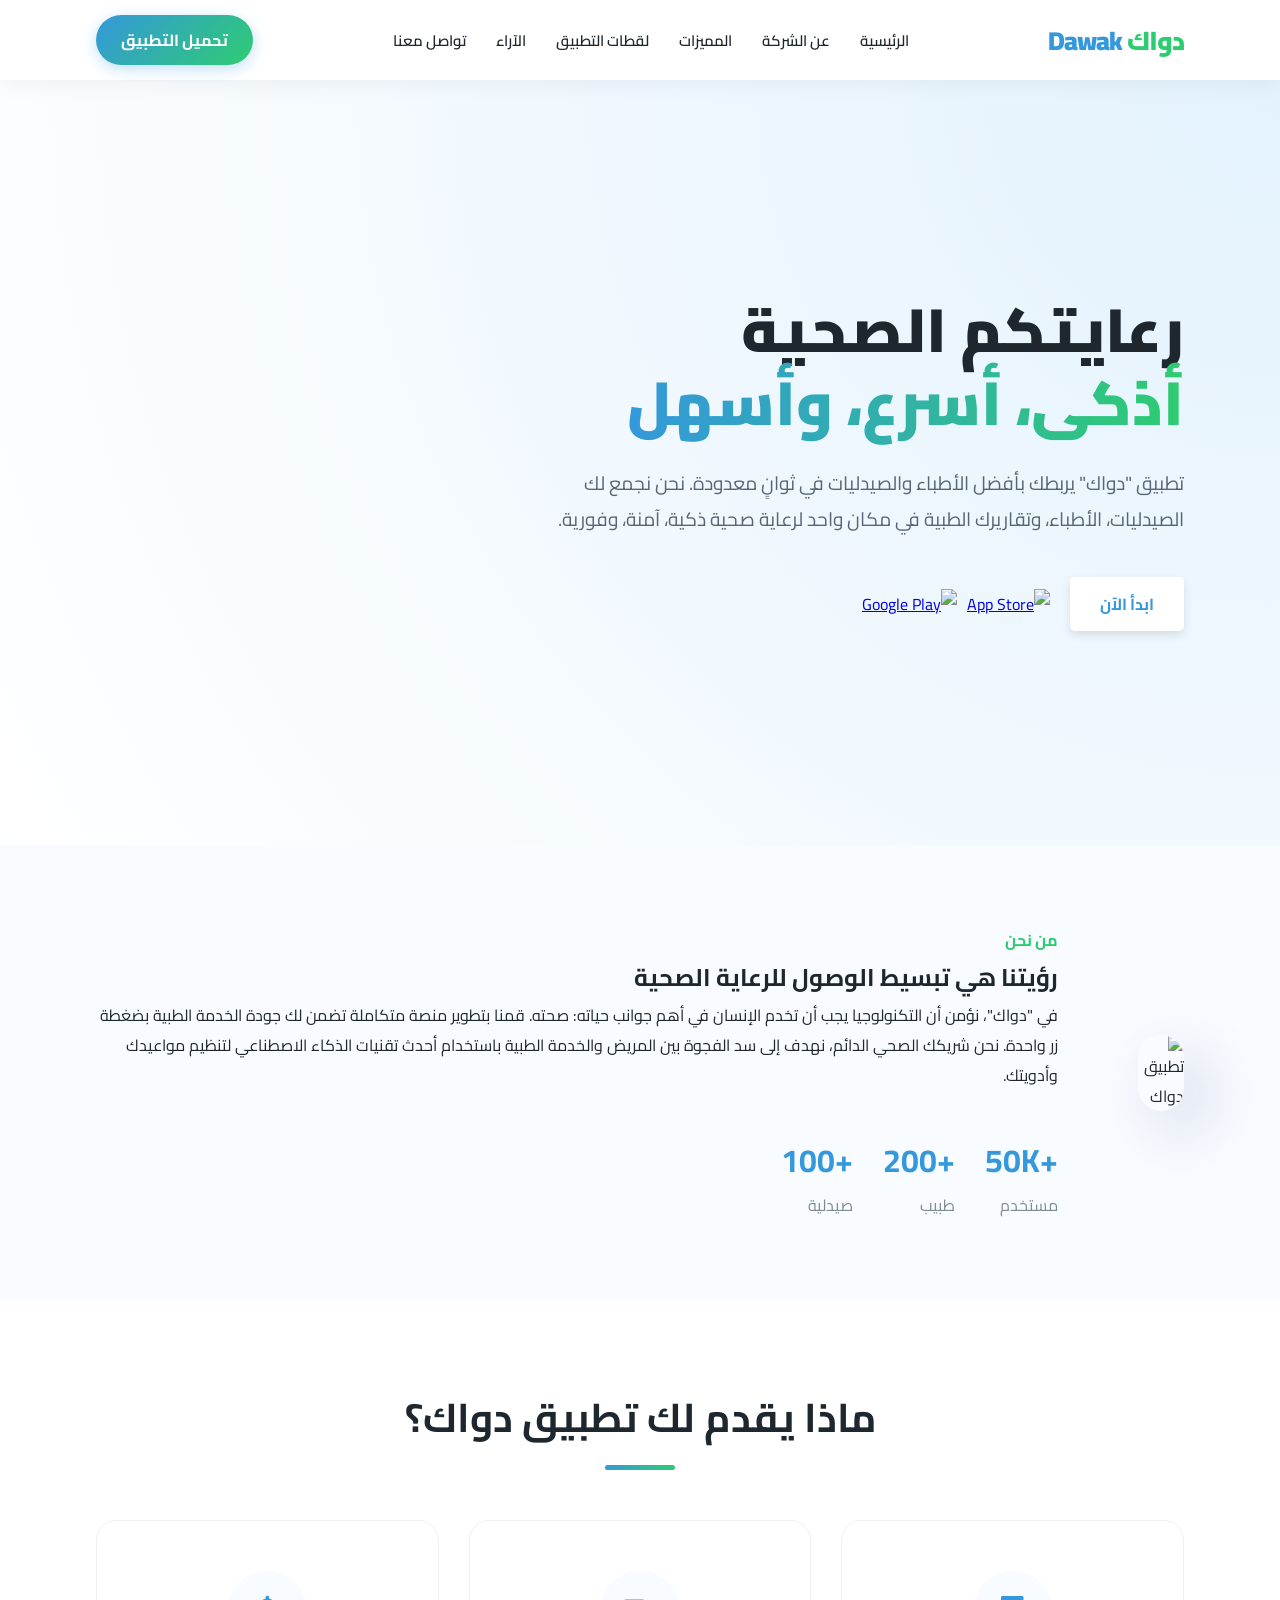
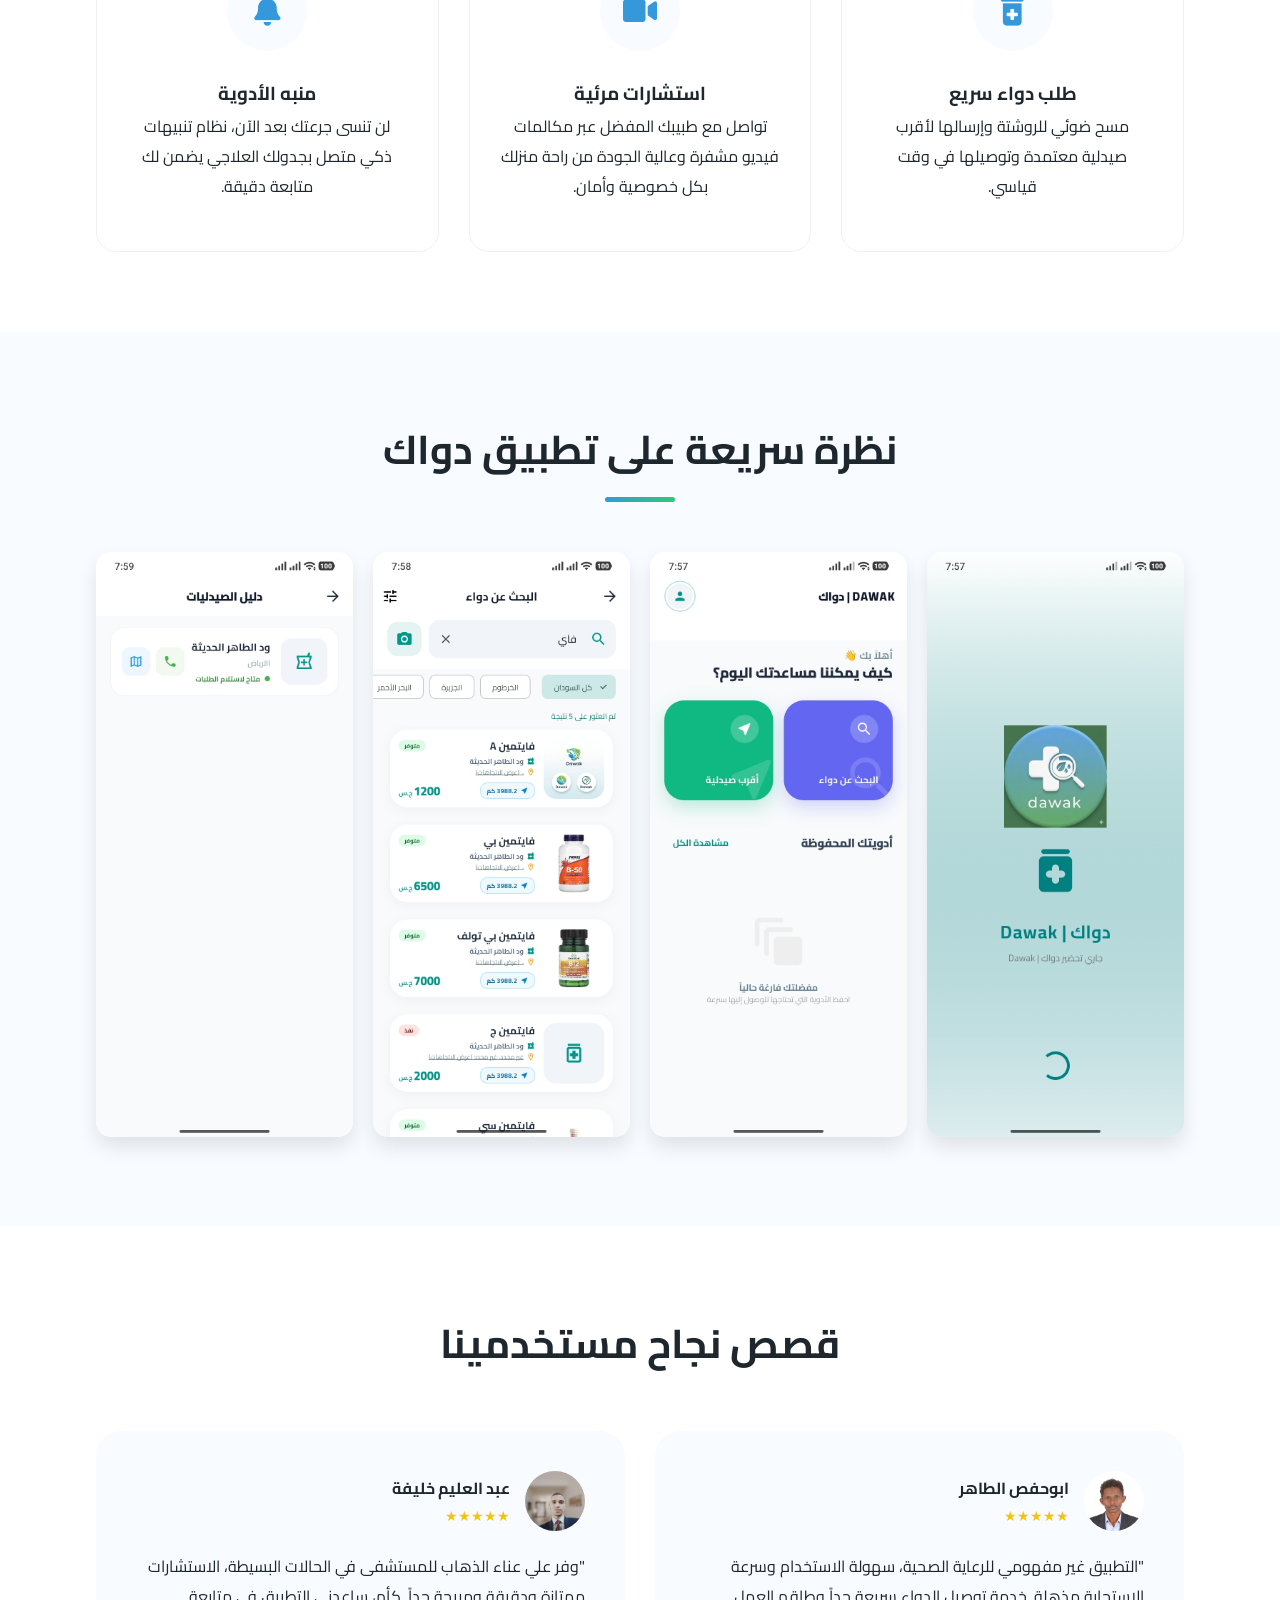
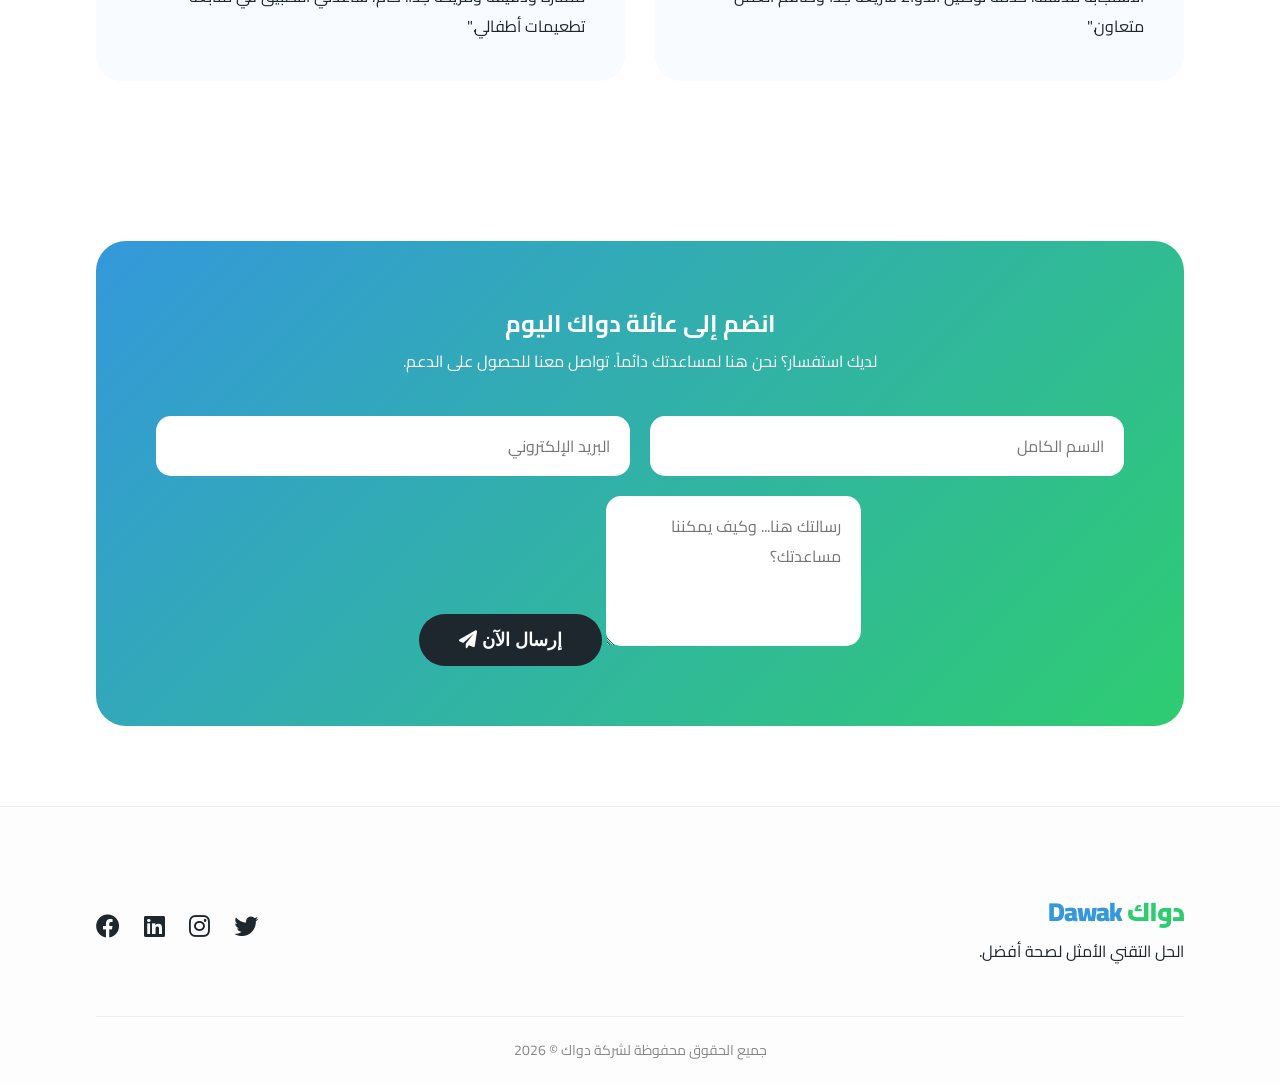
==== index.html @ fba570b9 "Update index.html" ====
<!DOCTYPE html>
<html lang="ar" dir="rtl">
<head>
    <meta charset="UTF-8">
    <meta name="viewport" content="width=device-width, initial-scale=1.0">
    <title>دواك | حلول الرعاية الصحية الرقمية</title>
    <link href="https://fonts.googleapis.com/css2?family=Cairo:wght@300;400;600;700;900&display=swap" rel="stylesheet">
    <link rel="stylesheet" href="https://cdnjs.cloudflare.com/ajax/libs/font-awesome/6.0.0/css/all.min.css">
    <link href="https://unpkg.com/aos@2.3.1/dist/aos.css" rel="stylesheet">
    <link rel="stylesheet" href="style.css">
</head>
<body>

    <header>
        <div class="container nav-container">
            <div class="logo">دواك <span>Dawak</span></div>
            <nav>
                <ul class="nav-links">
                    <li><a href="#home">الرئيسية</a></li>
                    <li><a href="#about">عن الشركة</a></li>
                    <li><a href="#features">المميزات</a></li>
                    <li><a href="#screenshots">لقطات التطبيق</a></li> <li><a href="#testimonials">الآراء</a></li>
                    <li><a href="#contact">تواصل معنا</a></li>
                </ul>
            </nav>
            <a href="https://github.com/Dreemcoin/dawak/releases/download/v1.0.0/app-arm64-v8a-release.apk" class="btn-main">تحميل التطبيق</a>
        </div>
    </header>

    <section id="home" class="hero">
        <div class="container">
            <div class="hero-content" data-aos="fade-up">
                <h1>رعايتكم الصحية <br><span class="highlight">أذكى، أسرع، وأسهل</span></h1>
                <p>تطبيق "دواك" يربطك بأفضل الأطباء والصيدليات في ثوانٍ معدودة. نحن نجمع لك الصيدليات، الأطباء، وتقاريرك الطبية في مكان واحد لرعاية صحية ذكية، آمنة، وفورية.</p>
                <div class="hero-btns">
                    <a href="#features" class="btn-primary">ابدأ الآن</a>
                    <div class="store-btns">
                        <a href="#"><img src="https://github.com/Dreemcoin/dawak/releases/download/v1.0.0/app-arm64-v8a-release.apk" alt="App Store"></a>
                        <a href="#"><img src="https://github.com/Dreemcoin/dawak/releases/download/v1.0.0/app-arm64-v8a-release.apk" alt="Google Play"></a>
                    </div>
                </div>
            </div>
        </div>
    </section>

    <section id="about" class="about">
        <div class="container">
            <div class="about-flex">
                <div class="about-image" data-aos="fade-left">
                    <img src="https://images.unsplash.com/photo-1576091160550-2173dba999ef?auto=format&fit=crop&w=600&q=80" alt="تطبيق دواك" class="floating">
                </div>
                <div class="about-text" data-aos="fade-right">
                    <span class="sub-title">من نحن</span>
                    <h2>رؤيتنا هي تبسيط الوصول للرعاية الصحية</h2>
                    <p>في "دواك"، نؤمن أن التكنولوجيا يجب أن تخدم الإنسان في أهم جوانب حياته: صحته. قمنا بتطوير منصة متكاملة تضمن لك جودة الخدمة الطبية بضغطة زر واحدة. نحن شريكك الصحي الدائم، نهدف إلى سد الفجوة بين المريض والخدمة الطبية باستخدام أحدث تقنيات الذكاء الاصطناعي لتنظيم مواعيدك وأدويتك.</p>
                    <div class="stats">
                        <div class="stat-item"><h4>+50K</h4><p>مستخدم</p></div>
                        <div class="stat-item"><h4>+200</h4><p>طبيب</p></div>
                        <div class="stat-item"><h4>+100</h4><p>صيدلية</p></div>
                    </div>
                </div>
            </div>
        </div>
    </section>

    <section id="features" class="features">
        <div class="container">
            <div class="section-title" data-aos="fade-up">
                <h2>ماذا يقدم لك تطبيق دواك؟</h2>
                <div class="line"></div>
            </div>
            <div class="feature-grid">
                <div class="feature-card" data-aos="zoom-in" data-aos-delay="100">
                    <div class="icon-box"><i class="fas fa-prescription-bottle-medical"></i></div>
                    <h3>طلب دواء سريع</h3>
                    <p>مسح ضوئي للروشتة وإرسالها لأقرب صيدلية معتمدة وتوصيلها في وقت قياسي.</p>
                </div>
                <div class="feature-card" data-aos="zoom-in" data-aos-delay="200">
                    <div class="icon-box"><i class="fas fa-video"></i></div>
                    <h3>استشارات مرئية</h3>
                    <p>تواصل مع طبيبك المفضل عبر مكالمات فيديو مشفرة وعالية الجودة من راحة منزلك بكل خصوصية وأمان.</p>
                </div>
                <div class="feature-card" data-aos="zoom-in" data-aos-delay="300">
                    <div class="icon-box"><i class="fas fa-bell"></i></div>
                    <h3>منبه الأدوية</h3>
                    <p>لن تنسى جرعتك بعد الآن، نظام تنبيهات ذكي متصل بجدولك العلاجي يضمن لك متابعة دقيقة.</p>
                </div>
            </div>
        </div>
    </section>

    <section id="screenshots" class="screenshots">
        <div class="container">
            <div class="section-title" data-aos="fade-up">
                <h2>نظرة سريعة على تطبيق دواك</h2>
                <div class="line"></div>
            </div>
            <div class="screenshot-grid" data-aos="fade-up" data-aos-delay="200">
                <div class="screenshot-item"><img src="images/1.jpg" alt="لقطة شاشة 1"></div>
                <div class="screenshot-item"><img src="images/2.jpg" alt="لقطة شاشة 2"></div>
                <div class="screenshot-item"><img src="images/3.jpg" alt="لقطة شاشة 3"></div>
                <div class="screenshot-item"><img src="images/4.jpg" alt="لقطة شاشة 4"></div>
            </div>
        </div>
    </section>

    <section id="testimonials" class="testimonials">
        <div class="container">
            <div class="section-title" data-aos="fade-up">
                <h2>قصص نجاح مستخدمينا</h2>
            </div>
            <div class="testimonial-grid">
                <div class="testimonial-item" data-aos="flip-left">
                    <div class="user-info">
                        <img src="images/p123.jpg" alt="ابوحفص الطاهر ">
                        <div>
                            <h4> ابوحفص الطاهر</h4>
                            <div class="stars">★★★★★</div>
                        </div>
                    </div>
                    <p>"التطبيق غير مفهومي للرعاية الصحية، سهولة الاستخدام وسرعة الاستجابة مذهلة. خدمة توصيل الدواء سريعة جداً وطاقم العمل متعاون."</p>
                </div>
                <div class="testimonial-item" data-aos="flip-right">
                    <div class="user-info">
                        <img src="images/p120.jpg" alt=" عبد العليم خليفة">
                        <div>
                            <h4> عبد العليم خليفة</h4>
                            <div class="stars">★★★★★</div>
                        </div>
                    </div>
                    <p>"وفر علي عناء الذهاب للمستشفى في الحالات البسيطة، الاستشارات ممتازة ودقيقة ومريحة جداً. كأم، ساعدني التطبيق في متابعة تطعيمات أطفالي."</p>
                </div>
            </div>
        </div>
    </section>

    <section id="contact" class="contact">
        <div class="container">
            <div class="contact-card" data-aos="zoom-out">
                <div class="contact-content">
                    <h2>انضم إلى عائلة دواك اليوم</h2>
                    <p>لديك استفسار؟ نحن هنا لمساعدتك دائماً. تواصل معنا للحصول على الدعم.</p>
                    <form class="contact-form">
                        <div class="form-group">
                            <input type="text" placeholder="الاسم الكامل" required>
                            <input type="email" placeholder="البريد الإلكتروني" required>
                        </div>
                        <textarea placeholder="رسالتك هنا... وكيف يمكننا مساعدتك؟" rows="4"></textarea>
                        <button type="submit" class="btn-submit">إرسال الآن <i class="fas fa-paper-plane"></i></button>
                    </form>
                </div>
            </div>
        </div>
    </section>

    <footer>
        <div class="container">
            <div class="footer-flex">
                <div class="footer-about">
                    <div class="logo">دواك <span>Dawak</span></div>
                    <p>الحل التقني الأمثل لصحة أفضل.</p>
                </div>
                <div class="social-links">
                    <a href="#"><i class="fab fa-twitter"></i></a>
                    <a href="#"><i class="fab fa-instagram"></i></a>
                    <a href="#"><i class="fab fa-linkedin"></i></a>
                    <a href="https://www.facebook.com/share/1CMPdVdkcQ/"><i class="fab fa-facebook"></i></a>
                </div>
            </div>
            <div class="copyright">
                <p>جميع الحقوق محفوظة لشركة دواك &copy; 2026</p>
            </div>
        </div>
    </footer>

    <script src="https://unpkg.com/aos@2.3.1/dist/aos.js"></script>
    <script>
        AOS.init({ duration: 1000, once: true });
    </script>
</body>

</html>
---- style.css ----
/* --- إعدادات المتغيرات العامة --- */
:root {
    --primary: #3498db;      /* أزرق طبي */
    --secondary: #2ecc71;    /* أخضر صحي */
    --dark: #1e272e;         /* لون داكن للنصوص */
    --light: #f8fbff;        /* لون خلفية فاتح */
    --white: #ffffff;
    --gradient: linear-gradient(135deg, #3498db 0%, #2ecc71 100%);
}

* {
    margin: 0;
    padding: 0;
    box-sizing: border-box;
    scroll-behavior: smooth; /* تمرير ناعم عند الانتقال بين الأقسام */
}

body {
    font-family: 'Cairo', sans-serif;
    color: var(--dark);
    background-color: var(--white);
    overflow-x: hidden;
}

.container {
    width: 85%;
    max-width: 1200px;
    margin: auto;
}

/* --- الهيدر (متجاوب) --- */
header {
    background: rgba(255, 255, 255, 0.95); /* تأثير Glassmorphism */
    backdrop-filter: blur(10px);
    padding: 15px 0;
    position: sticky;
    top: 0;
    z-index: 1000;
    box-shadow: 0 4px 20px rgba(0,0,0,0.05);
}

.nav-container {
    display: flex;
    justify-content: space-between;
    align-items: center;
}

.logo {
    font-size: 26px;
    font-weight: 900;
    color: var(--secondary);
    letter-spacing: -1px;
}

.logo span { color: var(--primary); }

.nav-links {
    display: flex;
    list-style: none;
}

.nav-links a {
    text-decoration: none;
    color: var(--dark);
    margin: 0 15px;
    font-weight: 600;
    font-size: 15px;
    transition: 0.3s;
}

.nav-links a:hover { color: var(--primary); }

.btn-main {
    background: var(--gradient);
    color: white;
    padding: 10px 25px;
    border-radius: 50px;
    text-decoration: none;
    font-weight: 700;
    box-shadow: 0 4px 15px rgba(52, 152, 219, 0.3);
    transition: 0.3s;
}

.btn-main:hover { transform: scale(1.05); }

/* --- قسم البطل Hero --- */
.hero {
    padding: 100px 0;
    background: radial-gradient(circle at top right, #e3f2fd, #ffffff);
    min-height: 85vh;
    display: flex;
    align-items: center;
    text-align: right;
}

.hero h1 { font-size: 3.8rem; font-weight: 900; line-height: 1.2; margin-bottom: 25px; }
.highlight { 
    color: var(--primary); 
    background: linear-gradient(to right, #3498db, #2ecc71); 
    -webkit-background-clip: text; 
    -webkit-text-fill-color: transparent; 
}
.hero p { font-size: 1.2rem; color: #576574; max-width: 650px; margin-bottom: 40px; }

.hero-btns { display: flex; align-items: center; gap: 20px; }
.btn-primary {
    background: var(--white);
    color: var(--primary);
    padding: 12px 30px;
    text-decoration: none;
    border-radius: 5px;
    font-weight: bold;
    box-shadow: 0 4px 10px rgba(0,0,0,0.1);
    transition: 0.3s;
}
.btn-primary:hover { background: #f0f0f0; }

.store-btns { display: flex; gap: 10px; }
.store-btns img { height: 45px; transition: 0.3s; }
.store-btns img:hover { opacity: 0.8; transform: translateY(-3px); }

/* --- الأقسام المشتركة --- */
section { padding: 80px 0; }
.section-title { text-align: center; margin-bottom: 50px; }
.section-title h2 { font-size: 2.5rem; text-align: center; margin-bottom: 10px; }
.line { width: 70px; height: 5px; background: var(--gradient); margin: 0 auto 50px; border-radius: 10px; }

/* --- عن الشركة --- */
.about { background: var(--light); }
.about-flex { display: flex; align-items: center; gap: 80px; }
.about-image img { 
    width: 100%; 
    border-radius: 30px; 
    box-shadow: 20px 20px 60px #d1d9e6; 
}
.sub-title { color: var(--secondary); font-weight: 700; text-transform: uppercase; }

.stats { display: flex; gap: 30px; margin-top: 40px; }
.stat-item h4 { font-size: 2rem; color: var(--primary); }
.stat-item p { font-size: 1rem; color: #7f8c8d; }

/* تأثير الطفو للصورة */
.floating { animation: floating 3s ease-in-out infinite; }
@keyframes floating {
    0%, 100% { transform: translateY(0); }
    50% { transform: translateY(-20px); }
}

/* --- المميزات --- */
.feature-grid { display: grid; grid-template-columns: repeat(auto-fit, minmax(300px, 1fr)); gap: 30px; }
.feature-card {
    background: var(--white);
    padding: 50px 30px;
    border-radius: 20px;
    text-align: center;
    transition: 0.4s;
    border: 1px solid #f0f0f0;
}
.feature-card:hover { border-color: var(--primary); box-shadow: 0 20px 40px rgba(0,0,0,0.05); }
.icon-box {
    width: 80px; height: 80px; background: var(--light); color: var(--primary);
    border-radius: 50%; display: flex; align-items: center; justify-content: center;
    font-size: 30px; margin: 0 auto 25px; transition: 0.4s;
}
.feature-card:hover .icon-box { background: var(--primary); color: white; }

/* --- قسم لقطات الشاشة ( screenshots ) --- */
.screenshots { background: var(--light); }
.screenshot-grid {
    display: grid;
    grid-template-columns: repeat(4, 1fr);
    gap: 20px;
}

.screenshot-item img {
    width: 100%;
    border-radius: 15px;
    box-shadow: 0 10px 20px rgba(0,0,0,0.1);
    transition: 0.3s;
}

.screenshot-item:hover img {
    transform: scale(1.05);
    box-shadow: 0 15px 30px rgba(0,0,0,0.2);
}

/* --- الآراء --- */
.testimonials { background: var(--white); }
.testimonial-grid { display: flex; gap: 30px; margin-top: 50px; }
.testimonial-item {
    background: var(--light); padding: 40px; border-radius: 25px; flex: 1;
}
.user-info { display: flex; align-items: center; gap: 15px; margin-bottom: 20px; }
.user-info img { width: 60px; height: 60px; border-radius: 50%; object-fit: cover; }
.stars { color: #f1c40f; font-size: 14px; }

/* --- اتصل بنا --- */
.contact-card {
    background: var(--gradient);
    border-radius: 30px;
    padding: 60px;
    color: white;
    text-align: center;
}
.contact-form { margin-top: 40px; }
.form-group { display: flex; gap: 20px; margin-bottom: 20px; }
.contact-form input, .contact-form textarea {
    flex: 1; padding: 15px 20px; border-radius: 15px; border: none; font-family: 'Cairo'; font-size: 16px;
}
.btn-submit {
    background: var(--dark); color: white; padding: 15px 40px; border: none;
    border-radius: 50px; cursor: pointer; font-weight: 700; font-size: 18px; margin-top: 20px;
}

/* --- التذييل --- */
footer { padding: 80px 0 20px; background: #fdfdfd; border-top: 1px solid #eee; }
.footer-flex { display: flex; justify-content: space-between; align-items: center; margin-bottom: 50px; }
.social-links a { font-size: 24px; color: var(--dark); margin-right: 20px; transition: 0.3s; }
.social-links a:hover { color: var(--primary); }
.copyright { text-align: center; border-top: 1px solid #eee; padding-top: 20px; font-size: 14px; color: #888; }

/* --- الموبايل ( متجاوب ) --- */
@media (max-width: 768px) {
    .nav-links, .btn-main { display: none; } /* يفضل إضافة قائمة همبرغر بالـ JS لاحقاً */
    .hero { text-align: center; padding: 60px 0; }
    .hero h1 { font-size: 2.5rem; }
    .hero-btns { flex-direction: column; gap: 10px; }
    .about-flex { flex-direction: column-reverse; text-align: center; }
    .stats { justify-content: center; }
    .screenshot-grid { grid-template-columns: repeat(2, 1fr); }
    .testimonial-grid, .form-group { flex-direction: column; gap: 20px; }
    .contact-card { padding: 40px; }
    .container { width: 90%; }
}
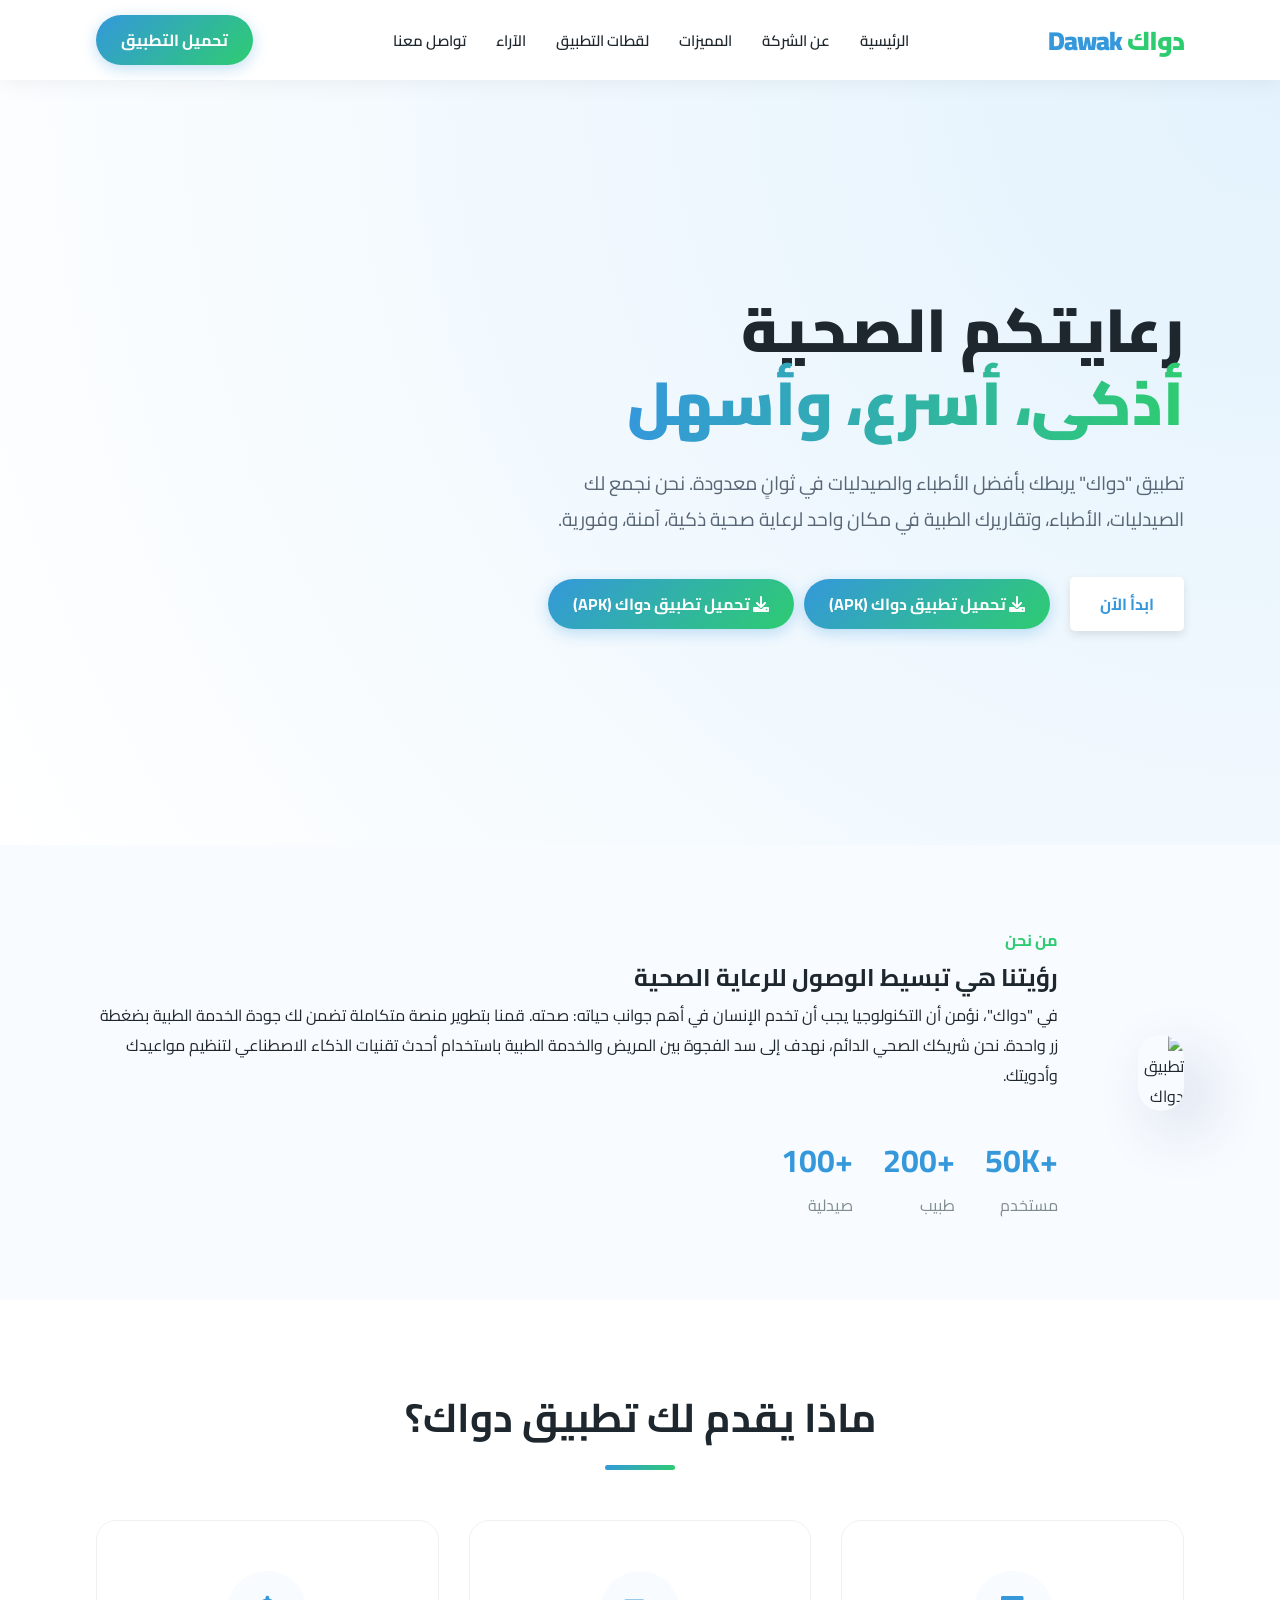
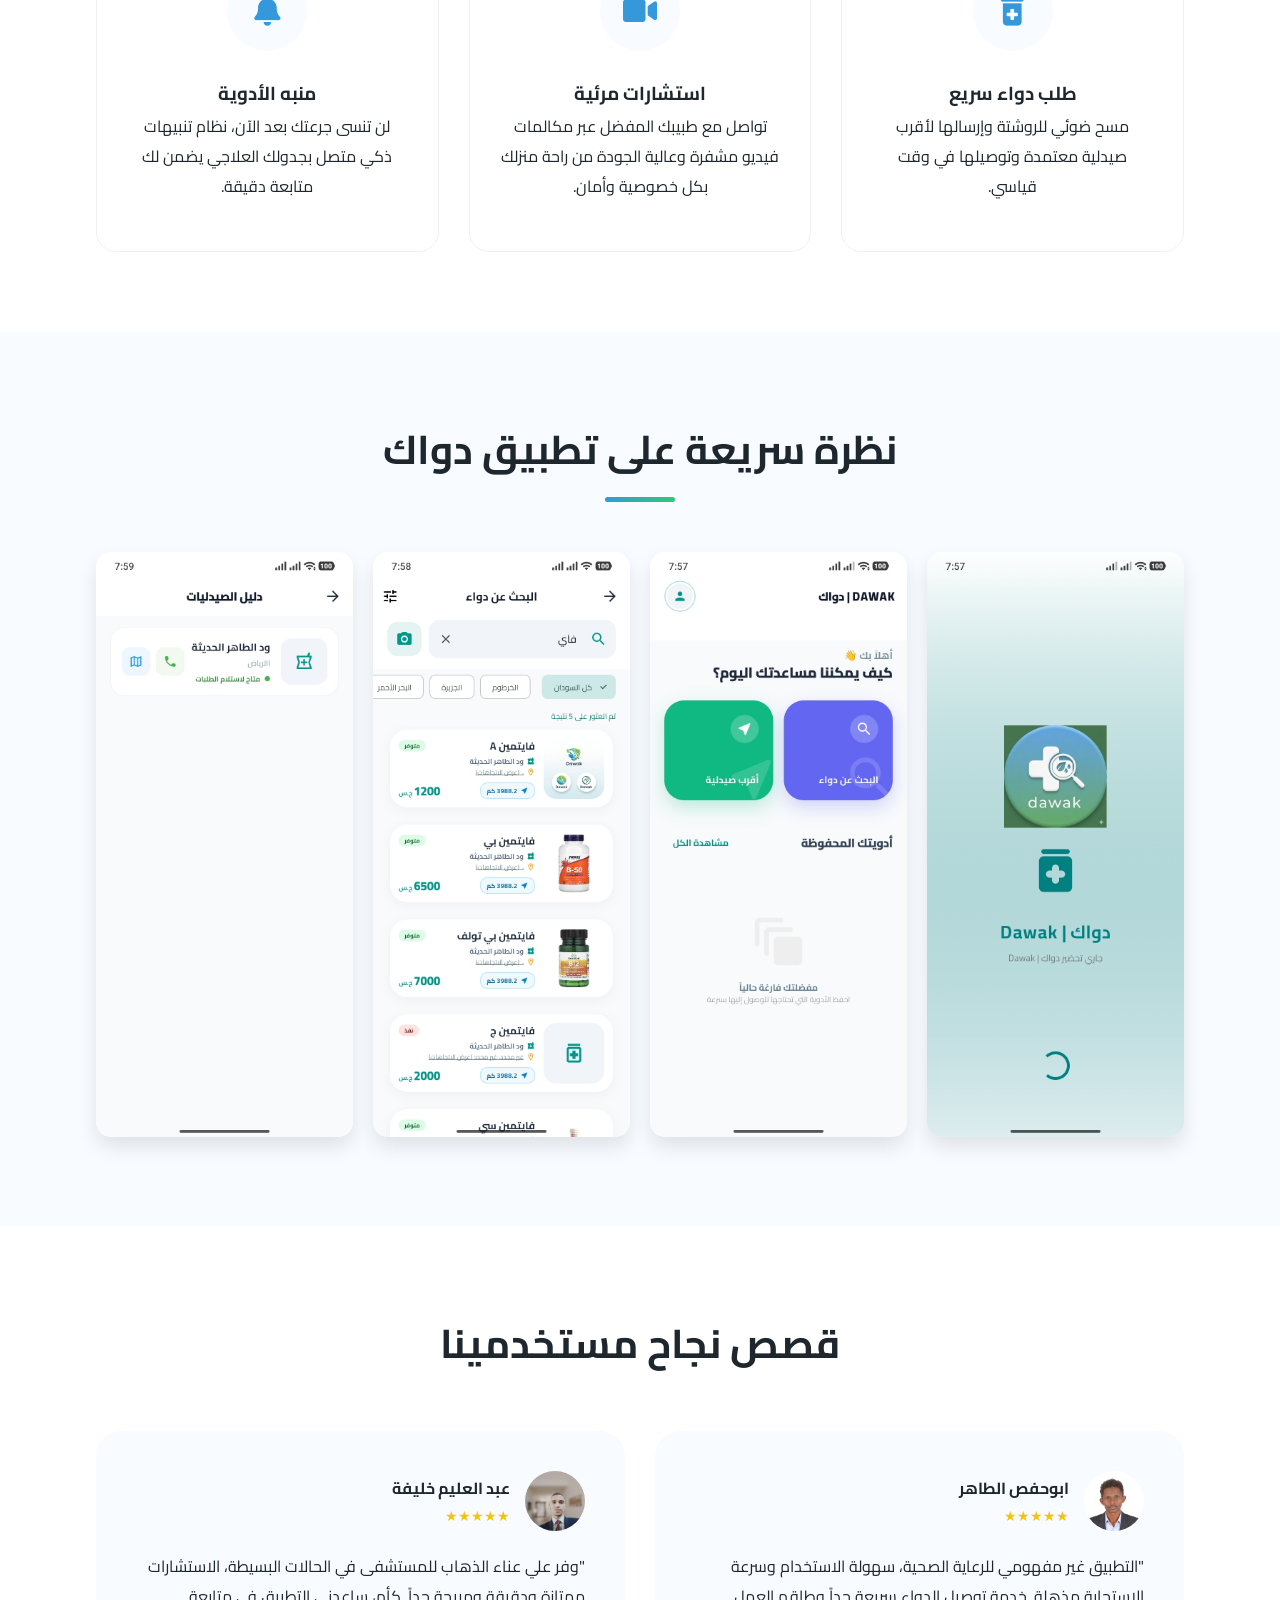
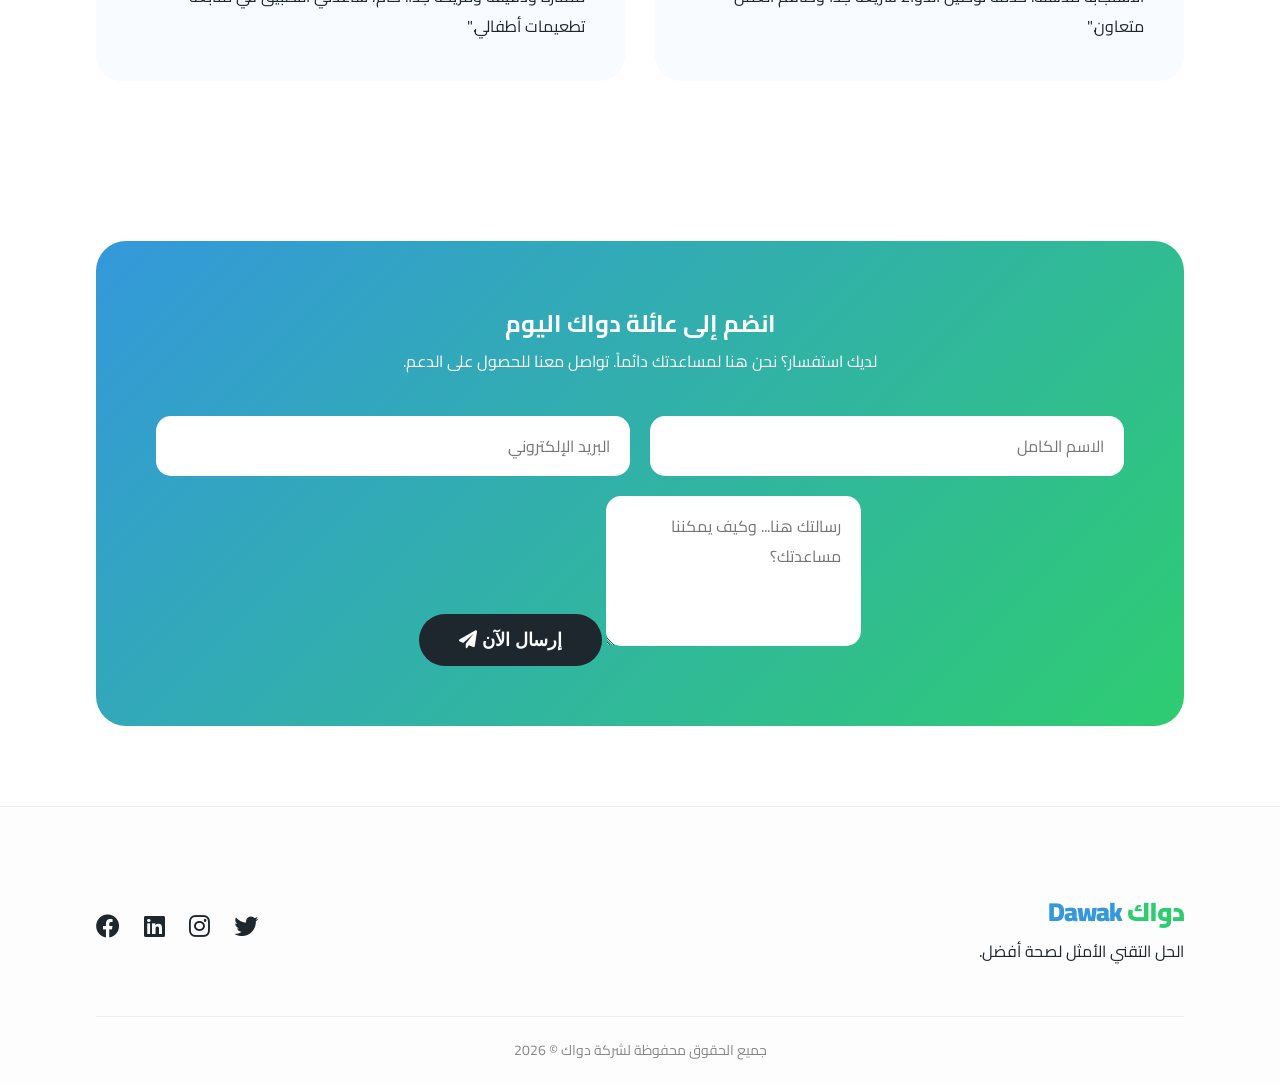
==== commit 1a7bebf9: "Update index.html" ====
--- a/index.html
+++ b/index.html
@@ -35,8 +35,16 @@
                 <div class="hero-btns">
                     <a href="#features" class="btn-primary">ابدأ الآن</a>
                     <div class="store-btns">
-                        <a href="#"><img src="https://github.com/Dreemcoin/dawak/releases/download/v1.0.0/app-arm64-v8a-release.apk" alt="App Store"></a>
-                        <a href="#"><img src="https://github.com/Dreemcoin/dawak/releases/download/v1.0.0/app-arm64-v8a-release.apk" alt="Google Play"></a>
+                       <a href="https://github.com/Dreemcoin/dawak/releases/download/v1.0.0/app-arm64-v8a-release.apk" 
+   class="btn-main" 
+   download="Dawak-App-v1.0.0.apk">
+   <i class="fas fa-download"></i> تحميل تطبيق دواك (APK)
+</a>
+                       <a href="https://github.com/Dreemcoin/dawak/releases/download/v1.0.0/app-arm64-v8a-release.apk" 
+   class="btn-main" 
+   download="Dawak-App-v1.0.0.apk">
+   <i class="fas fa-download"></i> تحميل تطبيق دواك (APK)
+</a>
                     </div>
                 </div>
             </div>
@@ -180,3 +188,4 @@
 </body>
 
 </html>
+
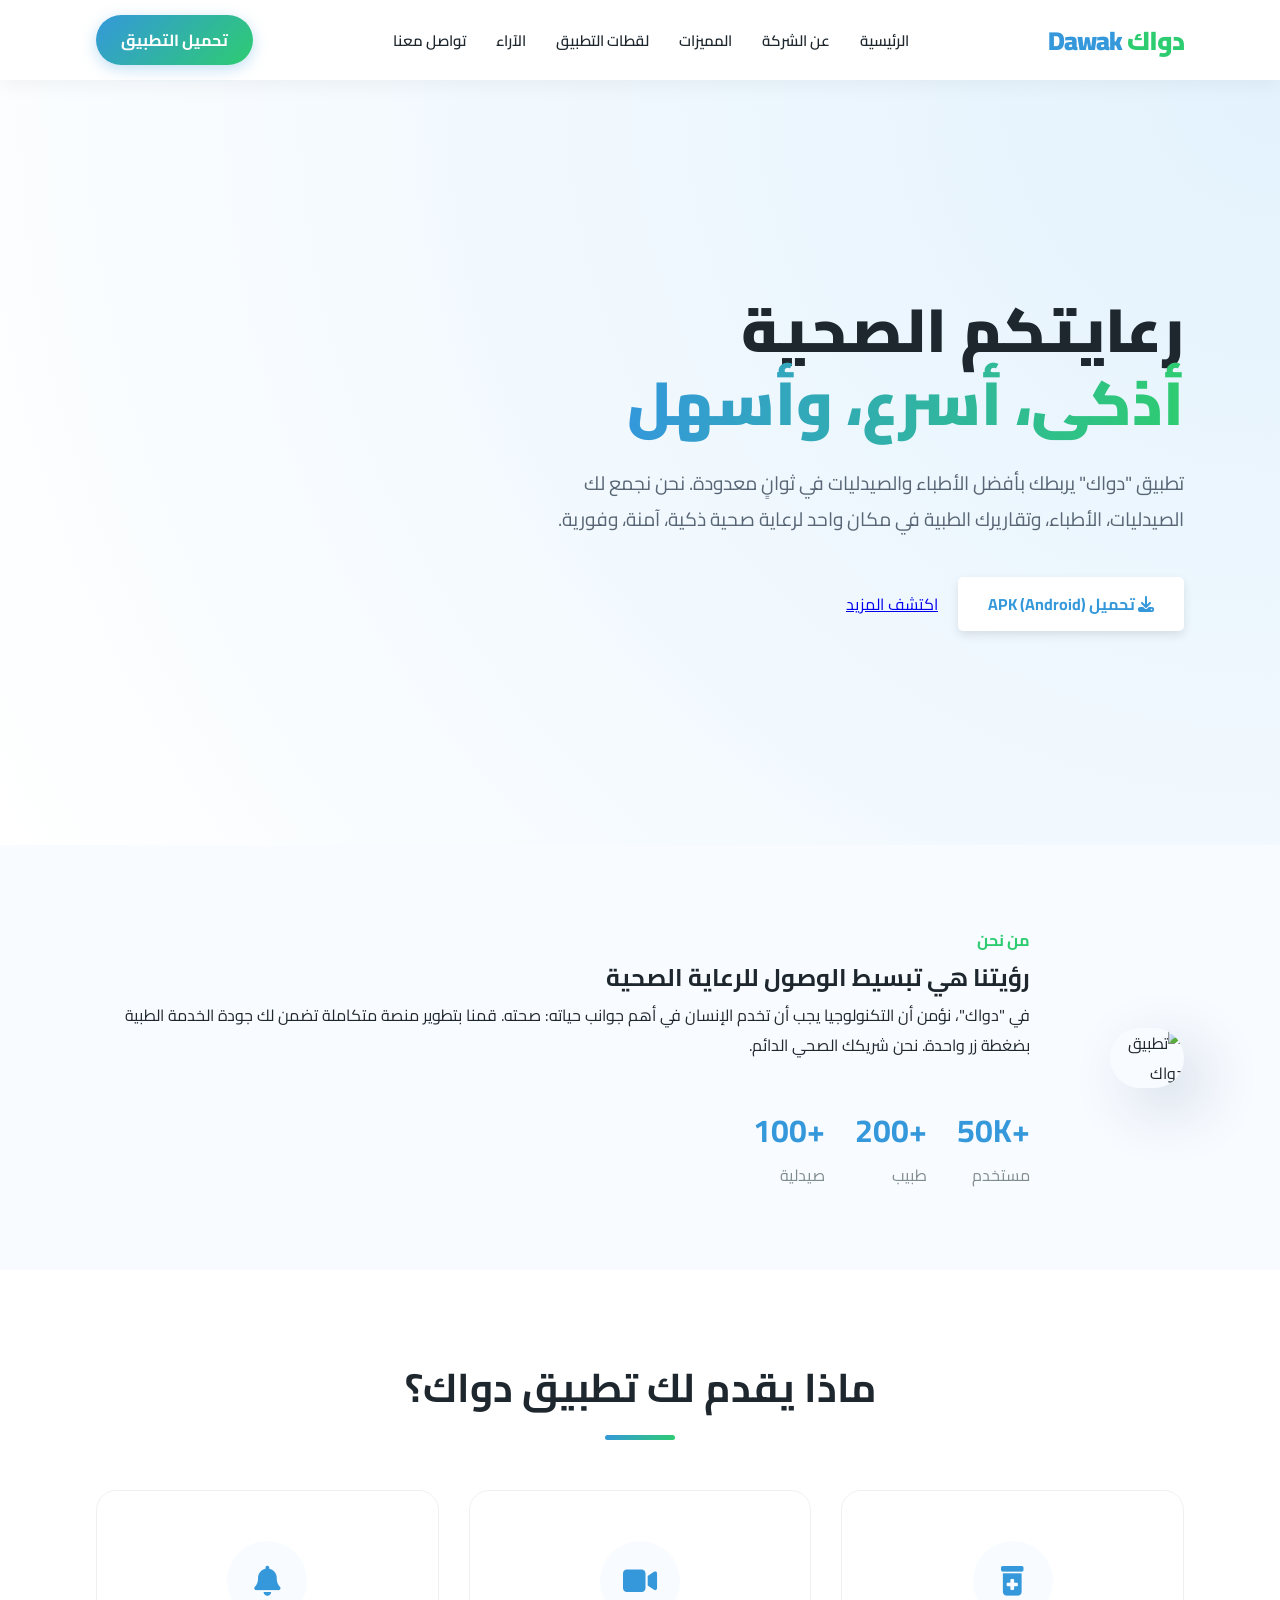
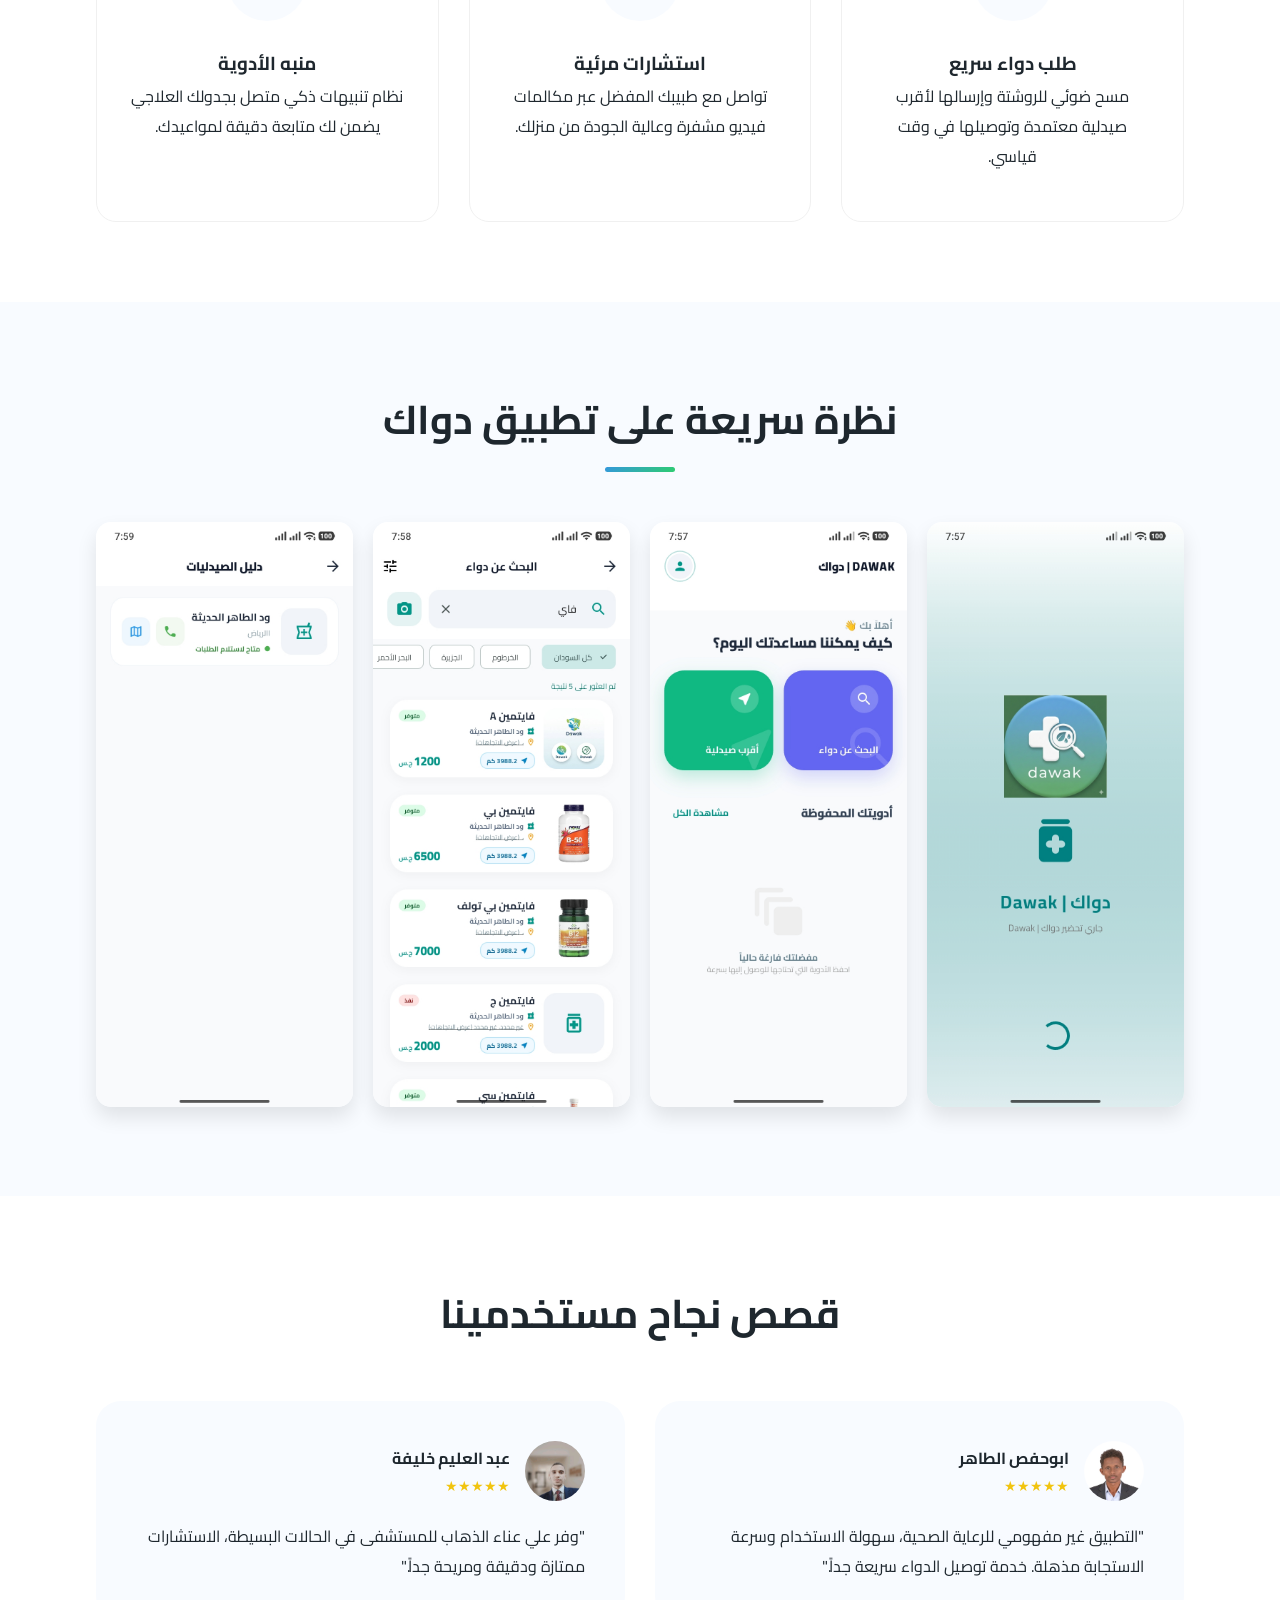
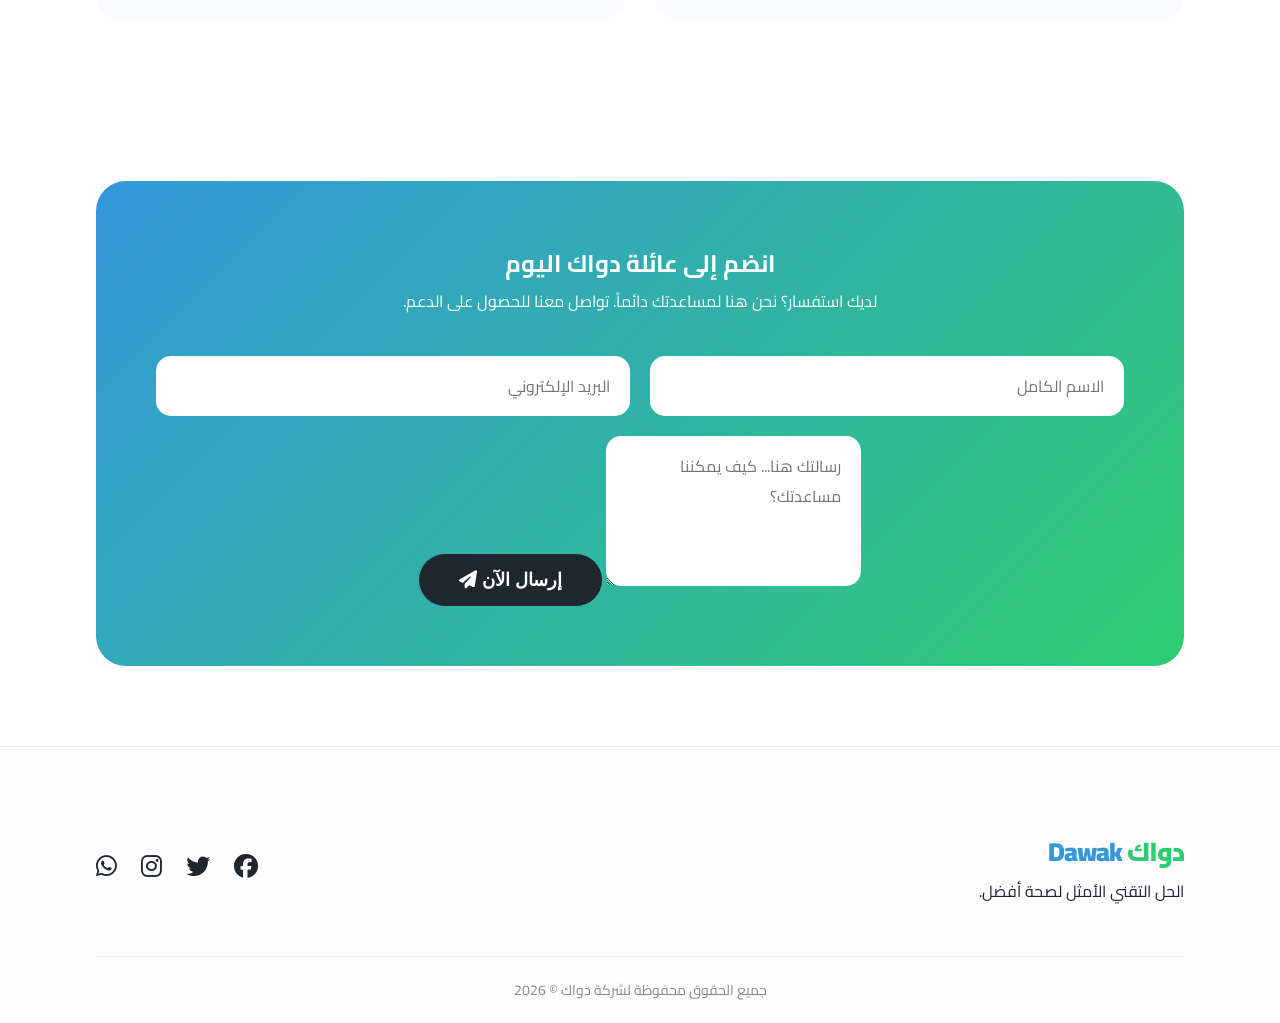
==== commit 1571109e: "Update index.html تعديل الازارر" ====
--- a/index.html
+++ b/index.html
@@ -5,7 +5,7 @@
     <meta name="viewport" content="width=device-width, initial-scale=1.0">
     <title>دواك | حلول الرعاية الصحية الرقمية</title>
     <link href="https://fonts.googleapis.com/css2?family=Cairo:wght@300;400;600;700;900&display=swap" rel="stylesheet">
-    <link rel="stylesheet" href="https://cdnjs.cloudflare.com/ajax/libs/font-awesome/6.0.0/css/all.min.css">
+    <link rel="stylesheet" href="https://cdnjs.cloudflare.com/ajax/libs/font-awesome/6.4.0/css/all.min.css">
     <link href="https://unpkg.com/aos@2.3.1/dist/aos.css" rel="stylesheet">
     <link rel="stylesheet" href="style.css">
 </head>
@@ -19,11 +19,12 @@
                     <li><a href="#home">الرئيسية</a></li>
                     <li><a href="#about">عن الشركة</a></li>
                     <li><a href="#features">المميزات</a></li>
-                    <li><a href="#screenshots">لقطات التطبيق</a></li> <li><a href="#testimonials">الآراء</a></li>
+                    <li><a href="#screenshots">لقطات التطبيق</a></li> 
+                    <li><a href="#testimonials">الآراء</a></li>
                     <li><a href="#contact">تواصل معنا</a></li>
                 </ul>
             </nav>
-            <a href="https://github.com/Dreemcoin/dawak/releases/download/v1.0.0/app-arm64-v8a-release.apk" class="btn-main">تحميل التطبيق</a>
+            <a href="https://github.com/Dreemcoin/dawak/releases/download/v1.0.0/app-arm64-v8a-release.apk" class="btn-main" target="_blank">تحميل التطبيق</a>
         </div>
     </header>
 
@@ -33,19 +34,10 @@
                 <h1>رعايتكم الصحية <br><span class="highlight">أذكى، أسرع، وأسهل</span></h1>
                 <p>تطبيق "دواك" يربطك بأفضل الأطباء والصيدليات في ثوانٍ معدودة. نحن نجمع لك الصيدليات، الأطباء، وتقاريرك الطبية في مكان واحد لرعاية صحية ذكية، آمنة، وفورية.</p>
                 <div class="hero-btns">
-                    <a href="#features" class="btn-primary">ابدأ الآن</a>
-                    <div class="store-btns">
-                       <a href="https://github.com/Dreemcoin/dawak/releases/download/v1.0.0/app-arm64-v8a-release.apk" 
-   class="btn-main" 
-   download="Dawak-App-v1.0.0.apk">
-   <i class="fas fa-download"></i> تحميل تطبيق دواك (APK)
-</a>
-                       <a href="https://github.com/Dreemcoin/dawak/releases/download/v1.0.0/app-arm64-v8a-release.apk" 
-   class="btn-main" 
-   download="Dawak-App-v1.0.0.apk">
-   <i class="fas fa-download"></i> تحميل تطبيق دواك (APK)
-</a>
-                    </div>
+                    <a href="https://github.com/Dreemcoin/dawak/releases/download/v1.0.0/app-arm64-v8a-release.apk" class="btn-primary" download="Dawak-App-v1.0.0.apk">
+                        <i class="fas fa-download"></i> تحميل APK (Android)
+                    </a>
+                    <a href="#features" class="btn-secondary-outline">اكتشف المزيد</a>
                 </div>
             </div>
         </div>
@@ -60,7 +52,7 @@
                 <div class="about-text" data-aos="fade-right">
                     <span class="sub-title">من نحن</span>
                     <h2>رؤيتنا هي تبسيط الوصول للرعاية الصحية</h2>
-                    <p>في "دواك"، نؤمن أن التكنولوجيا يجب أن تخدم الإنسان في أهم جوانب حياته: صحته. قمنا بتطوير منصة متكاملة تضمن لك جودة الخدمة الطبية بضغطة زر واحدة. نحن شريكك الصحي الدائم، نهدف إلى سد الفجوة بين المريض والخدمة الطبية باستخدام أحدث تقنيات الذكاء الاصطناعي لتنظيم مواعيدك وأدويتك.</p>
+                    <p>في "دواك"، نؤمن أن التكنولوجيا يجب أن تخدم الإنسان في أهم جوانب حياته: صحته. قمنا بتطوير منصة متكاملة تضمن لك جودة الخدمة الطبية بضغطة زر واحدة. نحن شريكك الصحي الدائم.</p>
                     <div class="stats">
                         <div class="stat-item"><h4>+50K</h4><p>مستخدم</p></div>
                         <div class="stat-item"><h4>+200</h4><p>طبيب</p></div>
@@ -86,12 +78,12 @@
                 <div class="feature-card" data-aos="zoom-in" data-aos-delay="200">
                     <div class="icon-box"><i class="fas fa-video"></i></div>
                     <h3>استشارات مرئية</h3>
-                    <p>تواصل مع طبيبك المفضل عبر مكالمات فيديو مشفرة وعالية الجودة من راحة منزلك بكل خصوصية وأمان.</p>
+                    <p>تواصل مع طبيبك المفضل عبر مكالمات فيديو مشفرة وعالية الجودة من منزلك.</p>
                 </div>
                 <div class="feature-card" data-aos="zoom-in" data-aos-delay="300">
                     <div class="icon-box"><i class="fas fa-bell"></i></div>
                     <h3>منبه الأدوية</h3>
-                    <p>لن تنسى جرعتك بعد الآن، نظام تنبيهات ذكي متصل بجدولك العلاجي يضمن لك متابعة دقيقة.</p>
+                    <p>نظام تنبيهات ذكي متصل بجدولك العلاجي يضمن لك متابعة دقيقة لمواعيدك.</p>
                 </div>
             </div>
         </div>
@@ -120,23 +112,23 @@
             <div class="testimonial-grid">
                 <div class="testimonial-item" data-aos="flip-left">
                     <div class="user-info">
-                        <img src="images/p123.jpg" alt="ابوحفص الطاهر ">
+                        <img src="images/p123.jpg" alt="ابوحفص الطاهر">
                         <div>
-                            <h4> ابوحفص الطاهر</h4>
+                            <h4>ابوحفص الطاهر</h4>
                             <div class="stars">★★★★★</div>
                         </div>
                     </div>
-                    <p>"التطبيق غير مفهومي للرعاية الصحية، سهولة الاستخدام وسرعة الاستجابة مذهلة. خدمة توصيل الدواء سريعة جداً وطاقم العمل متعاون."</p>
+                    <p>"التطبيق غير مفهومي للرعاية الصحية، سهولة الاستخدام وسرعة الاستجابة مذهلة. خدمة توصيل الدواء سريعة جداً."</p>
                 </div>
                 <div class="testimonial-item" data-aos="flip-right">
                     <div class="user-info">
-                        <img src="images/p120.jpg" alt=" عبد العليم خليفة">
+                        <img src="images/p120.jpg" alt="عبد العليم خليفة">
                         <div>
-                            <h4> عبد العليم خليفة</h4>
+                            <h4>عبد العليم خليفة</h4>
                             <div class="stars">★★★★★</div>
                         </div>
                     </div>
-                    <p>"وفر علي عناء الذهاب للمستشفى في الحالات البسيطة، الاستشارات ممتازة ودقيقة ومريحة جداً. كأم، ساعدني التطبيق في متابعة تطعيمات أطفالي."</p>
+                    <p>"وفر علي عناء الذهاب للمستشفى في الحالات البسيطة، الاستشارات ممتازة ودقيقة ومريحة جداً."</p>
                 </div>
             </div>
         </div>
@@ -153,7 +145,7 @@
                             <input type="text" placeholder="الاسم الكامل" required>
                             <input type="email" placeholder="البريد الإلكتروني" required>
                         </div>
-                        <textarea placeholder="رسالتك هنا... وكيف يمكننا مساعدتك؟" rows="4"></textarea>
+                        <textarea placeholder="رسالتك هنا... كيف يمكننا مساعدتك؟" rows="4"></textarea>
                         <button type="submit" class="btn-submit">إرسال الآن <i class="fas fa-paper-plane"></i></button>
                     </form>
                 </div>
@@ -169,10 +161,10 @@
                     <p>الحل التقني الأمثل لصحة أفضل.</p>
                 </div>
                 <div class="social-links">
+                    <a href="https://www.facebook.com/share/1CMPdVdkcQ/" target="_blank"><i class="fab fa-facebook"></i></a>
                     <a href="#"><i class="fab fa-twitter"></i></a>
                     <a href="#"><i class="fab fa-instagram"></i></a>
-                    <a href="#"><i class="fab fa-linkedin"></i></a>
-                    <a href="https://www.facebook.com/share/1CMPdVdkcQ/"><i class="fab fa-facebook"></i></a>
+                    <a href="#"><i class="fab fa-whatsapp"></i></a>
                 </div>
             </div>
             <div class="copyright">
@@ -186,6 +178,4 @@
         AOS.init({ duration: 1000, once: true });
     </script>
 </body>
-
 </html>
-
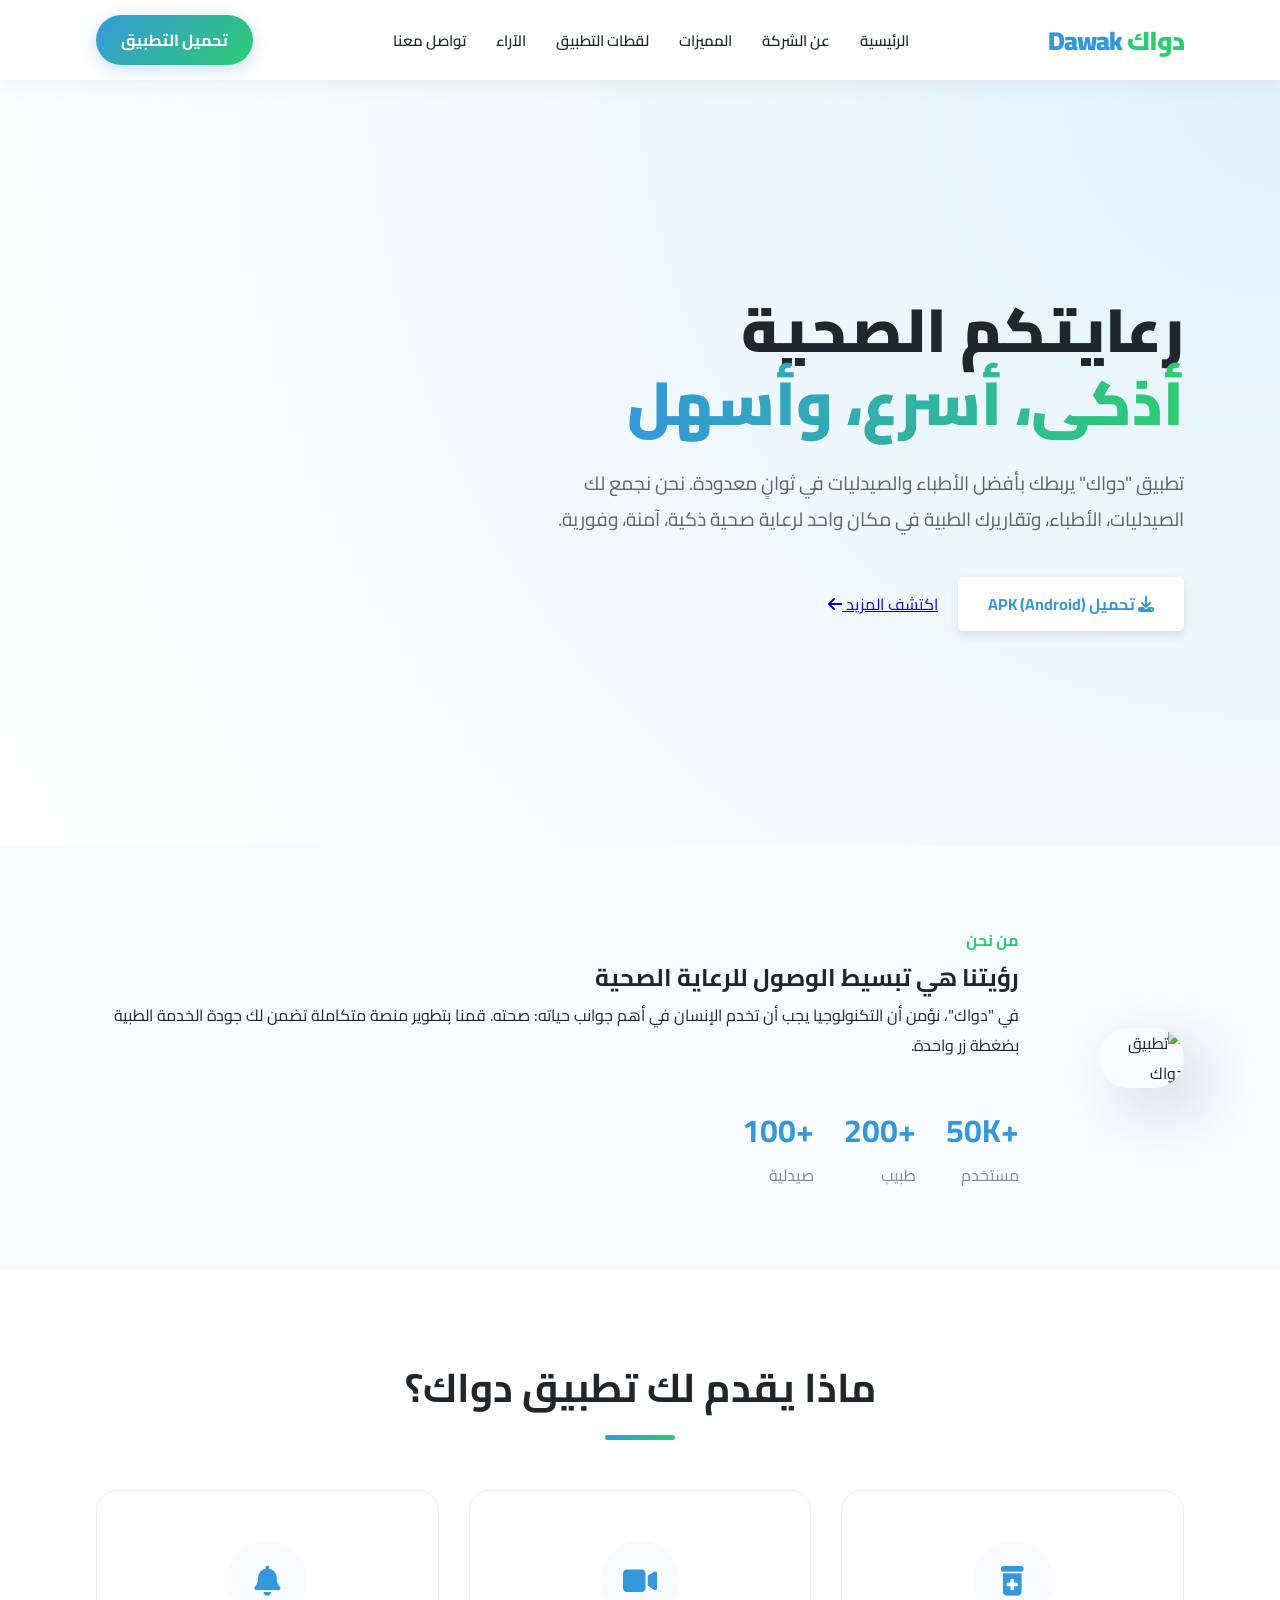
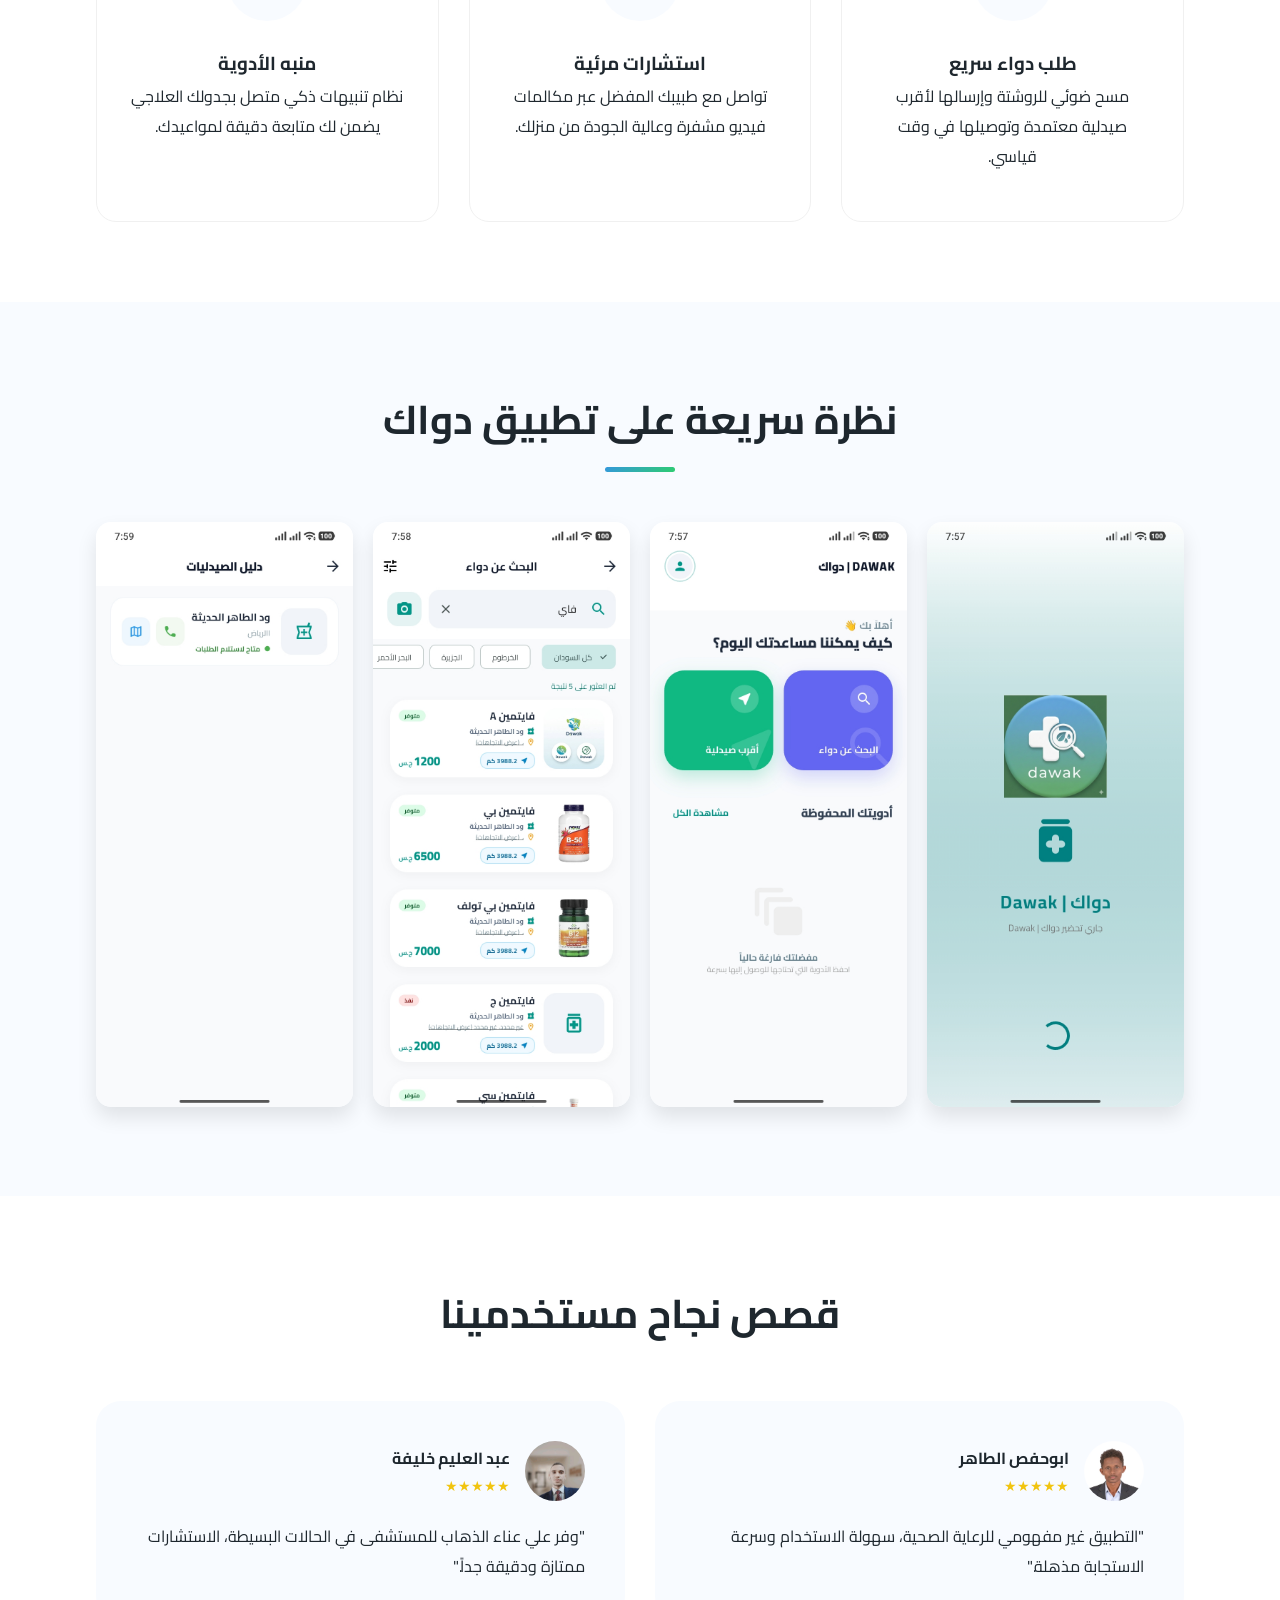
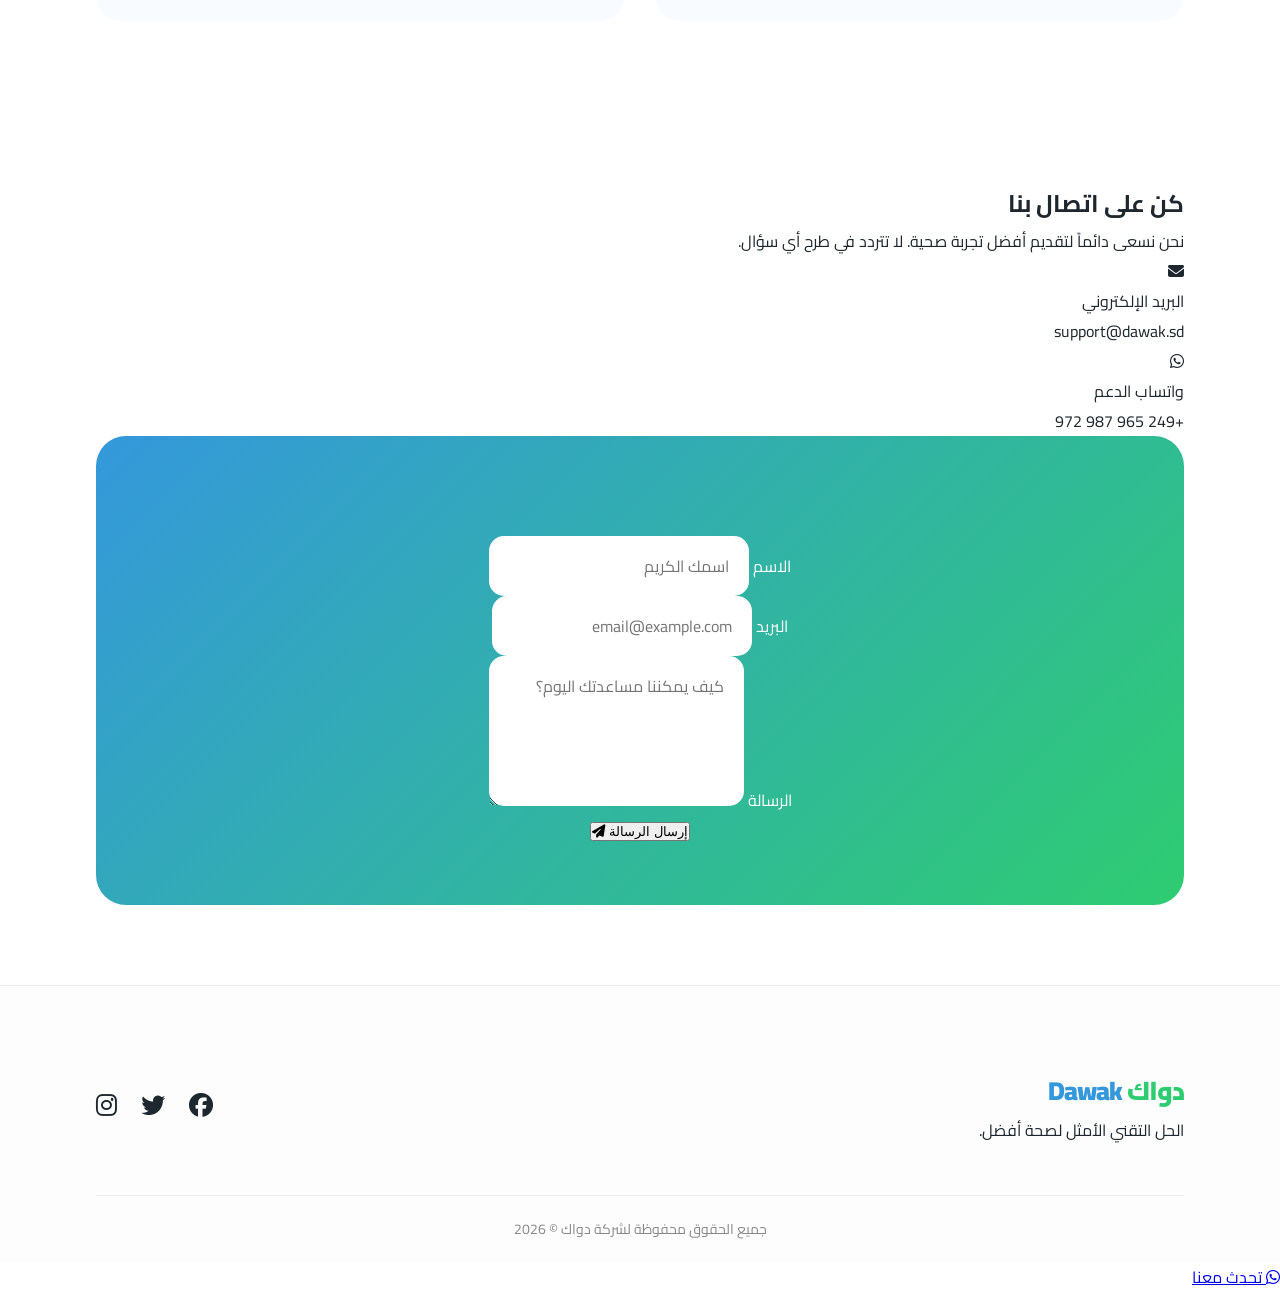
==== commit 32d9af89: "Update index.html تعديل الكود بالكامل" ====
--- a/index.html
+++ b/index.html
@@ -4,9 +4,12 @@
     <meta charset="UTF-8">
     <meta name="viewport" content="width=device-width, initial-scale=1.0">
     <title>دواك | حلول الرعاية الصحية الرقمية</title>
+    
     <link href="https://fonts.googleapis.com/css2?family=Cairo:wght@300;400;600;700;900&display=swap" rel="stylesheet">
     <link rel="stylesheet" href="https://cdnjs.cloudflare.com/ajax/libs/font-awesome/6.4.0/css/all.min.css">
+    
     <link href="https://unpkg.com/aos@2.3.1/dist/aos.css" rel="stylesheet">
+    
     <link rel="stylesheet" href="style.css">
 </head>
 <body>
@@ -33,11 +36,18 @@
             <div class="hero-content" data-aos="fade-up">
                 <h1>رعايتكم الصحية <br><span class="highlight">أذكى، أسرع، وأسهل</span></h1>
                 <p>تطبيق "دواك" يربطك بأفضل الأطباء والصيدليات في ثوانٍ معدودة. نحن نجمع لك الصيدليات، الأطباء، وتقاريرك الطبية في مكان واحد لرعاية صحية ذكية، آمنة، وفورية.</p>
-                <div class="hero-btns">
-                    <a href="https://github.com/Dreemcoin/dawak/releases/download/v1.0.0/app-arm64-v8a-release.apk" class="btn-primary" download="Dawak-App-v1.0.0.apk">
-                        <i class="fas fa-download"></i> تحميل APK (Android)
-                    </a>
-                    <a href="#features" class="btn-secondary-outline">اكتشف المزيد</a>
+                
+                <div class="hero-btns" data-aos="fade-up" data-aos-delay="200">
+                    <a href="https://github.com/Dreemcoin/dawak/releases/download/v1.0.0/app-arm64-v8a-release.apk" 
+                       class="btn-primary" 
+                       download="Dawak-App-v1.0.0.apk">
+                        <i class="fas fa-download"></i>
+                        <span>تحميل APK (Android)</span>
+                    </a>
+                    <a href="#features" class="btn-secondary-outline">
+                        <span>اكتشف المزيد</span>
+                        <i class="fas fa-arrow-left"></i>
+                    </a>
                 </div>
             </div>
         </div>
@@ -52,7 +62,7 @@
                 <div class="about-text" data-aos="fade-right">
                     <span class="sub-title">من نحن</span>
                     <h2>رؤيتنا هي تبسيط الوصول للرعاية الصحية</h2>
-                    <p>في "دواك"، نؤمن أن التكنولوجيا يجب أن تخدم الإنسان في أهم جوانب حياته: صحته. قمنا بتطوير منصة متكاملة تضمن لك جودة الخدمة الطبية بضغطة زر واحدة. نحن شريكك الصحي الدائم.</p>
+                    <p>في "دواك"، نؤمن أن التكنولوجيا يجب أن تخدم الإنسان في أهم جوانب حياته: صحته. قمنا بتطوير منصة متكاملة تضمن لك جودة الخدمة الطبية بضغطة زر واحدة.</p>
                     <div class="stats">
                         <div class="stat-item"><h4>+50K</h4><p>مستخدم</p></div>
                         <div class="stat-item"><h4>+200</h4><p>طبيب</p></div>
@@ -118,7 +128,7 @@
                             <div class="stars">★★★★★</div>
                         </div>
                     </div>
-                    <p>"التطبيق غير مفهومي للرعاية الصحية، سهولة الاستخدام وسرعة الاستجابة مذهلة. خدمة توصيل الدواء سريعة جداً."</p>
+                    <p>"التطبيق غير مفهومي للرعاية الصحية، سهولة الاستخدام وسرعة الاستجابة مذهلة."</p>
                 </div>
                 <div class="testimonial-item" data-aos="flip-right">
                     <div class="user-info">
@@ -128,30 +138,64 @@
                             <div class="stars">★★★★★</div>
                         </div>
                     </div>
-                    <p>"وفر علي عناء الذهاب للمستشفى في الحالات البسيطة، الاستشارات ممتازة ودقيقة ومريحة جداً."</p>
-                </div>
-            </div>
-        </div>
-    </section>
-
-    <section id="contact" class="contact">
-        <div class="container">
-            <div class="contact-card" data-aos="zoom-out">
-                <div class="contact-content">
-                    <h2>انضم إلى عائلة دواك اليوم</h2>
-                    <p>لديك استفسار؟ نحن هنا لمساعدتك دائماً. تواصل معنا للحصول على الدعم.</p>
-                    <form class="contact-form">
-                        <div class="form-group">
-                            <input type="text" placeholder="الاسم الكامل" required>
-                            <input type="email" placeholder="البريد الإلكتروني" required>
-                        </div>
-                        <textarea placeholder="رسالتك هنا... كيف يمكننا مساعدتك؟" rows="4"></textarea>
-                        <button type="submit" class="btn-submit">إرسال الآن <i class="fas fa-paper-plane"></i></button>
-                    </form>
-                </div>
-            </div>
-        </div>
-    </section>
+                    <p>"وفر علي عناء الذهاب للمستشفى في الحالات البسيطة، الاستشارات ممتازة ودقيقة جداً."</p>
+                </div>
+            </div>
+        </div>
+    </section>
+
+<section id="contact" class="contact">
+    <div class="container">
+        <div class="contact-wrapper" data-aos="fade-up">
+            <div class="contact-info">
+                <h2>كن على اتصال بنا</h2>
+                <p>نحن نسعى دائماً لتقديم أفضل تجربة صحية. لا تتردد في طرح أي سؤال.</p>
+                <div class="info-items">
+                    <a href="mailto:support@dawak.sd" class="info-item" style="text-decoration: none; color: inherit;">
+                        <i class="fas fa-envelope"></i>
+                        <div>
+                            <span>البريد الإلكتروني</span>
+                            <p>support@dawak.sd</p>
+                        </div>
+                    </a>
+                    <a href="https://wa.me/249965987972" target="_blank" class="info-item" style="text-decoration: none; color: inherit;">
+                        <i class="fab fa-whatsapp"></i>
+                        <div>
+                            <span>واتساب الدعم</span>
+                            <p>+249 965 987 972</p>
+                        </div>
+                    </a>
+                </div>
+            </div>
+
+            <div class="contact-card">
+                <form action="https://formspree.io/f/mwvngkoj" method="POST" class="contact-form">
+                    <input type="hidden" name="_next" value="https://dreemcoin.github.io/dawak/thankyou.html">
+                    <input type="hidden" name="_subject" value="رسالة جديدة من موقع دواك!">
+                    
+                    <div class="form-row">
+                        <div class="input-group">
+                            <label>الاسم</label>
+                            <input type="text" name="name" placeholder="اسمك الكريم" required>
+                        </div>
+                        <div class="input-group">
+                            <label>البريد</label>
+                            <input type="email" name="email" placeholder="email@example.com" required>
+                        </div>
+                    </div>
+                    <div class="input-group">
+                        <label>الرسالة</label>
+                        <textarea name="message" placeholder="كيف يمكننا مساعدتك اليوم؟" rows="4" required></textarea>
+                    </div>
+                    <button type="submit" class="btn-submit-modern">
+                        <span>إرسال الرسالة</span>
+                        <i class="fas fa-paper-plane"></i>
+                    </button>
+                </form>
+            </div>
+        </div>
+    </div>
+</section>
 
     <footer>
         <div class="container">
@@ -164,7 +208,6 @@
                     <a href="https://www.facebook.com/share/1CMPdVdkcQ/" target="_blank"><i class="fab fa-facebook"></i></a>
                     <a href="#"><i class="fab fa-twitter"></i></a>
                     <a href="#"><i class="fab fa-instagram"></i></a>
-                    <a href="#"><i class="fab fa-whatsapp"></i></a>
                 </div>
             </div>
             <div class="copyright">
@@ -172,6 +215,11 @@
             </div>
         </div>
     </footer>
+
+    <a href="https://wa.me/249965987972" class="whatsapp-float" target="_blank">
+        <i class="fab fa-whatsapp"></i>
+        <span>تحدث معنا</span>
+    </a>
 
     <script src="https://unpkg.com/aos@2.3.1/dist/aos.js"></script>
     <script>
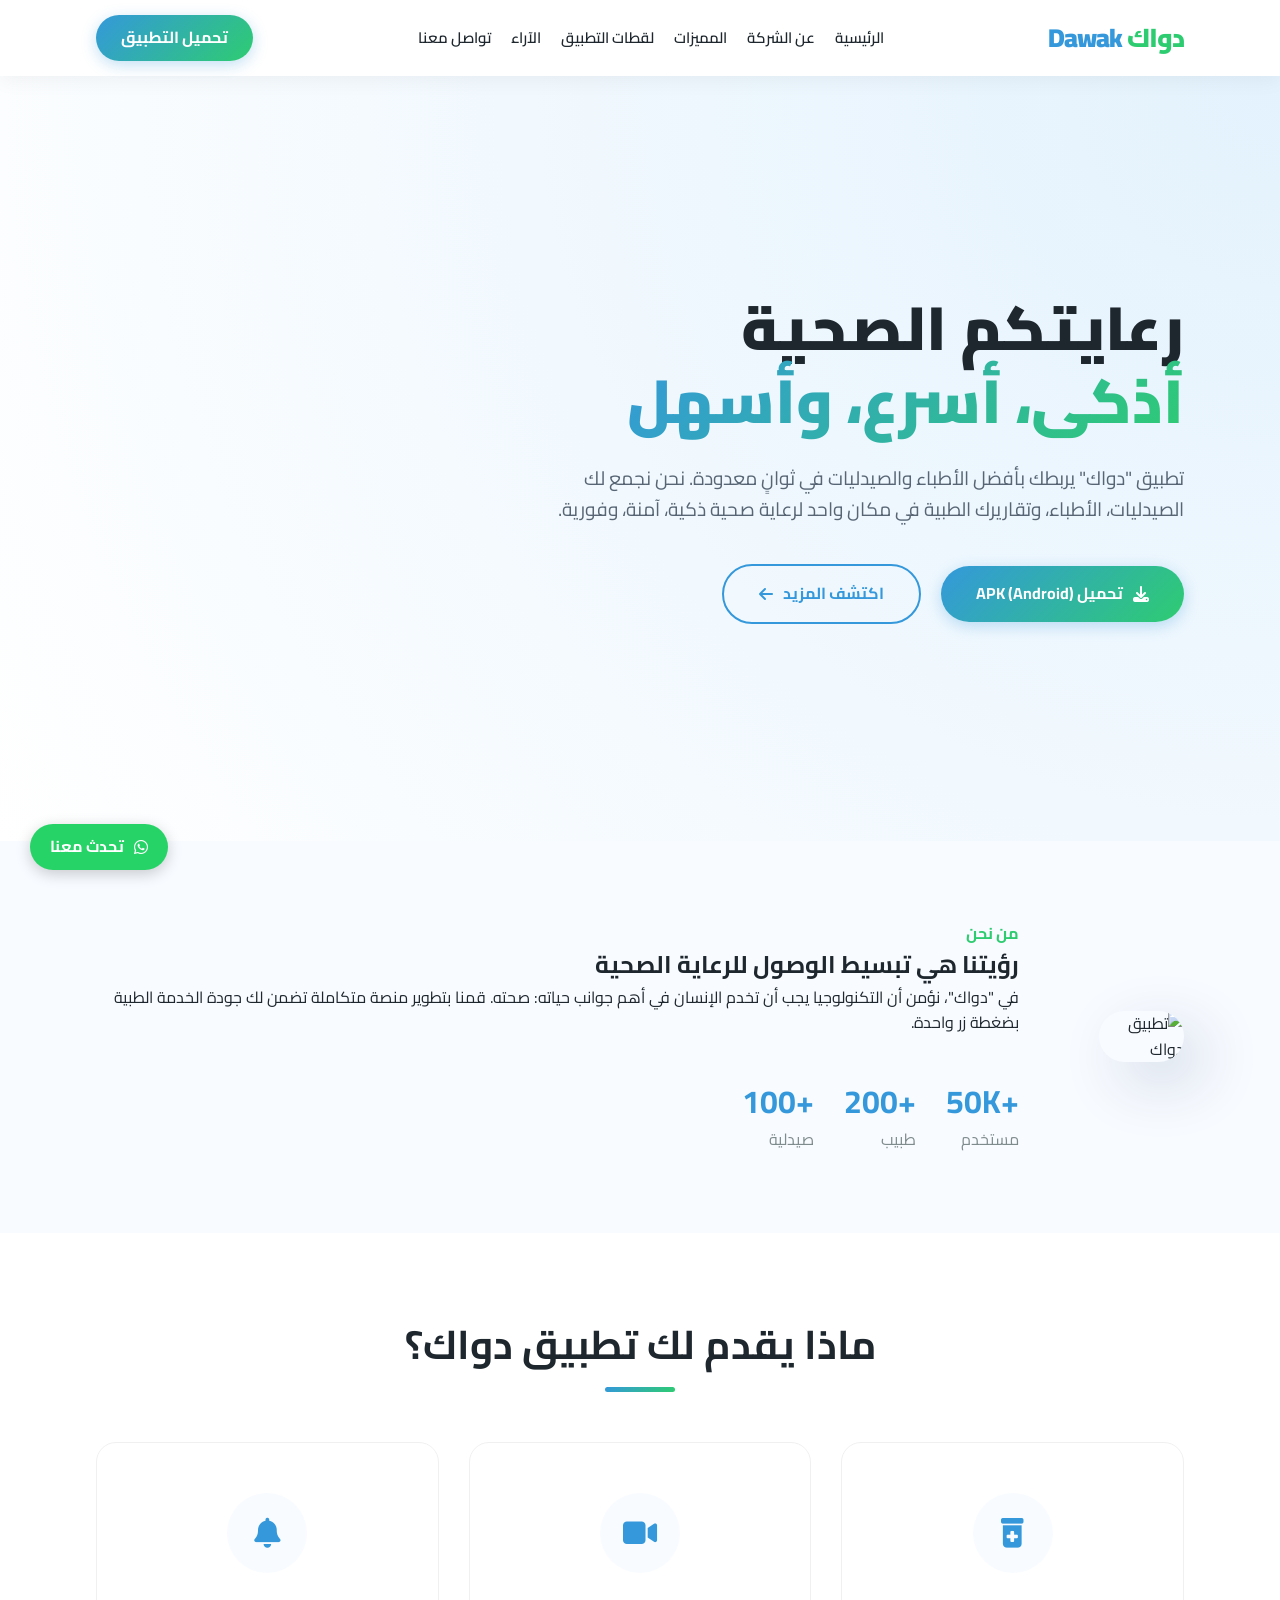
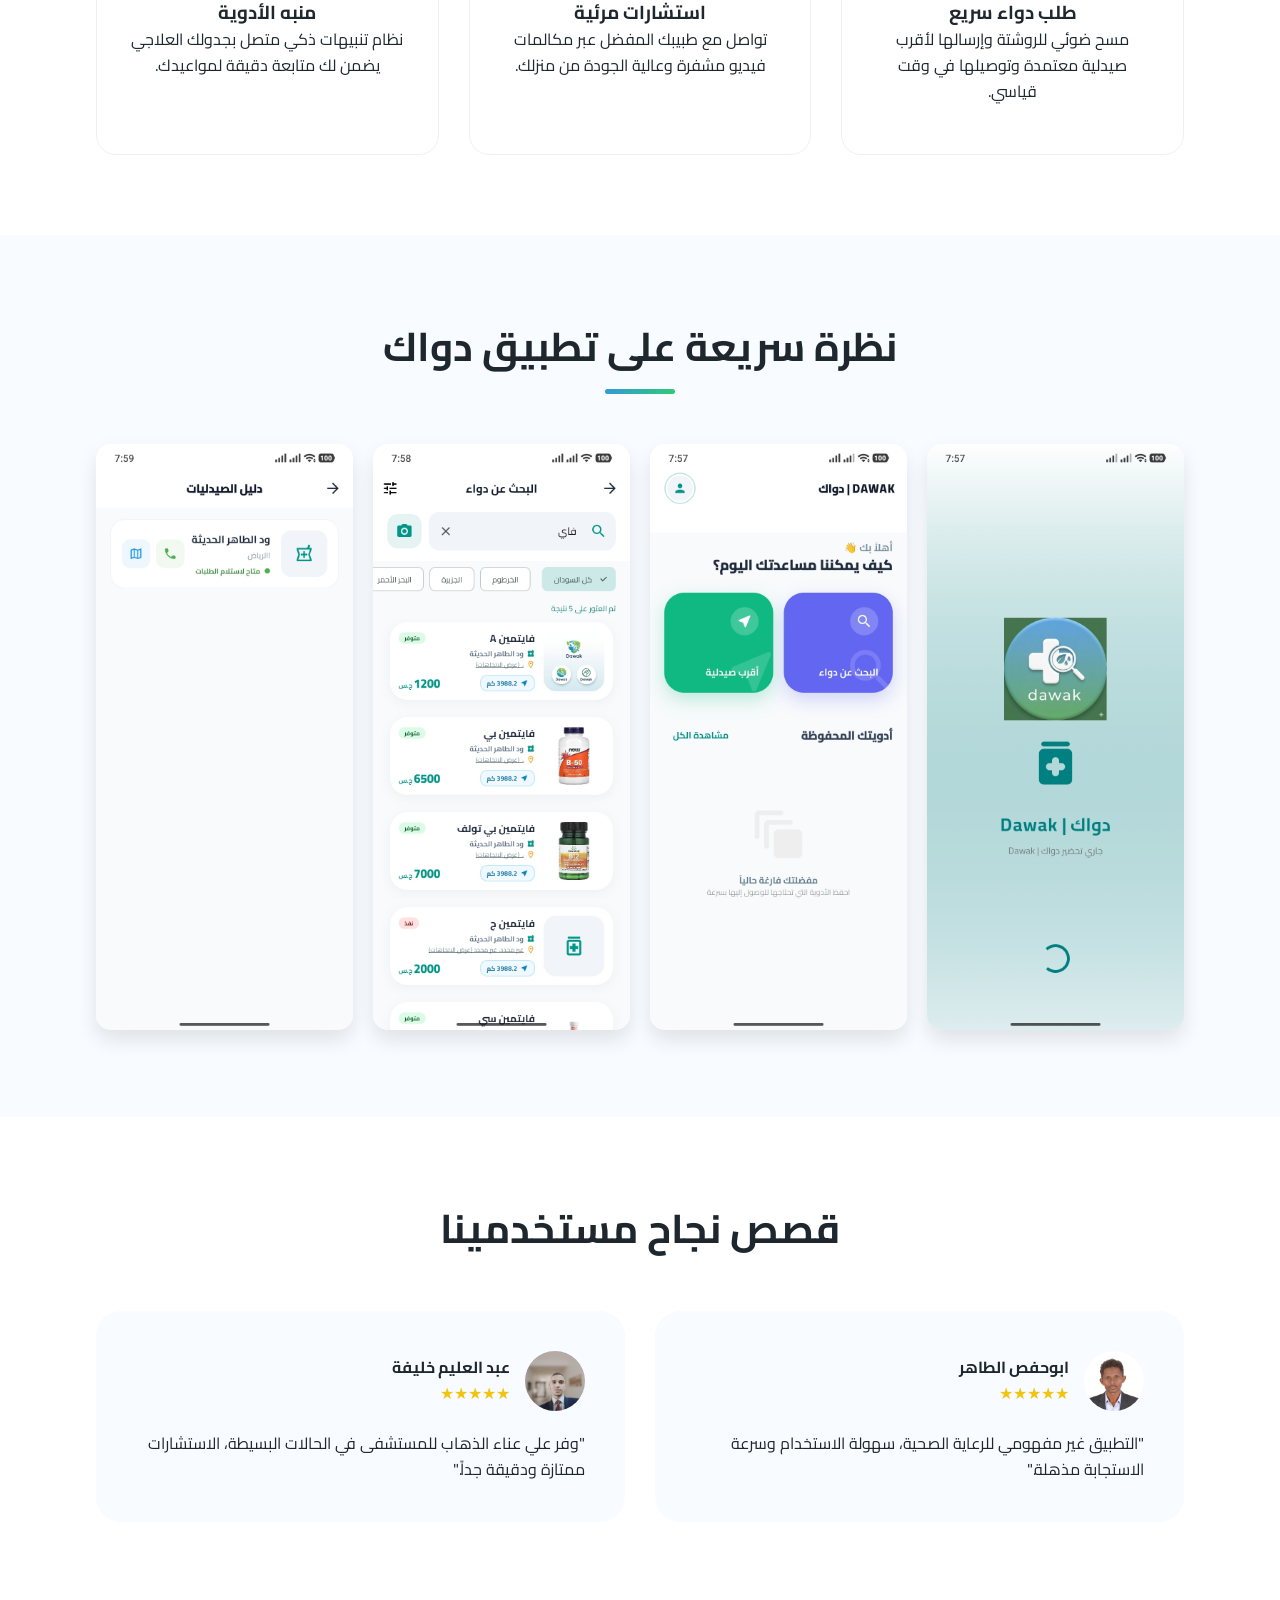
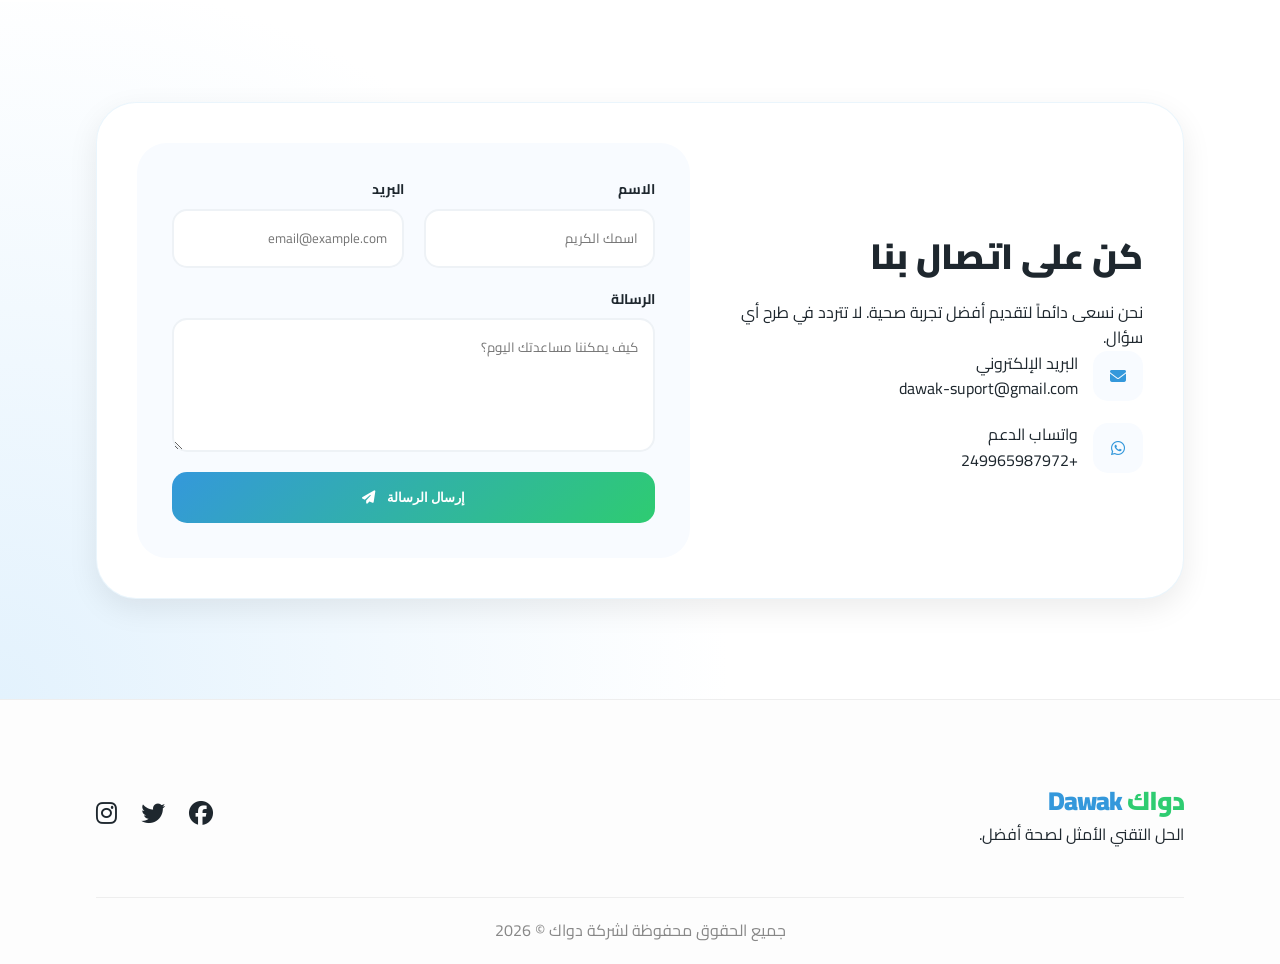
==== commit 724576ae: "Update index.html" ====
--- a/index.html
+++ b/index.html
@@ -155,14 +155,14 @@
                         <i class="fas fa-envelope"></i>
                         <div>
                             <span>البريد الإلكتروني</span>
-                            <p>support@dawak.sd</p>
+                            <p>dawak-suport@gmail.com</p>
                         </div>
                     </a>
                     <a href="https://wa.me/249965987972" target="_blank" class="info-item" style="text-decoration: none; color: inherit;">
                         <i class="fab fa-whatsapp"></i>
                         <div>
                             <span>واتساب الدعم</span>
-                            <p>+249 965 987 972</p>
+                            <p>+249965987972</p>
                         </div>
                     </a>
                 </div>
@@ -227,3 +227,4 @@
     </script>
 </body>
 </html>
+
--- a/style.css
+++ b/style.css
@@ -1,4 +1,4 @@
-/* --- إعدادات المتغيرات العامة --- */
+/* --- 1. إعدادات المتغيرات العامة --- */
 :root {
     --primary: #3498db;      /* أزرق طبي */
     --secondary: #2ecc71;    /* أخضر صحي */
@@ -6,13 +6,16 @@
     --light: #f8fbff;        /* لون خلفية فاتح */
     --white: #ffffff;
     --gradient: linear-gradient(135deg, #3498db 0%, #2ecc71 100%);
-}
-
+    --shadow: 0 10px 30px rgba(0, 0, 0, 0.08);
+    --transition: all 0.4s cubic-bezier(0.165, 0.84, 0.44, 1);
+}
+
+/* --- 2. تصفير الإعدادات والأساسيات --- */
 * {
     margin: 0;
     padding: 0;
     box-sizing: border-box;
-    scroll-behavior: smooth; /* تمرير ناعم عند الانتقال بين الأقسام */
+    scroll-behavior: smooth;
 }
 
 body {
@@ -20,6 +23,7 @@
     color: var(--dark);
     background-color: var(--white);
     overflow-x: hidden;
+    line-height: 1.6;
 }
 
 .container {
@@ -28,9 +32,9 @@
     margin: auto;
 }
 
-/* --- الهيدر (متجاوب) --- */
+/* --- 3. الهيدر (Header) --- */
 header {
-    background: rgba(255, 255, 255, 0.95); /* تأثير Glassmorphism */
+    background: rgba(255, 255, 255, 0.95);
     backdrop-filter: blur(10px);
     padding: 15px 0;
     position: sticky;
@@ -57,12 +61,12 @@
 .nav-links {
     display: flex;
     list-style: none;
+    gap: 20px;
 }
 
 .nav-links a {
     text-decoration: none;
     color: var(--dark);
-    margin: 0 15px;
     font-weight: 600;
     font-size: 15px;
     transition: 0.3s;
@@ -83,7 +87,7 @@
 
 .btn-main:hover { transform: scale(1.05); }
 
-/* --- قسم البطل Hero --- */
+/* --- 4. قسم البطل (Hero Section) --- */
 .hero {
     padding: 100px 0;
     background: radial-gradient(circle at top right, #e3f2fd, #ffffff);
@@ -94,59 +98,89 @@
 }
 
 .hero h1 { font-size: 3.8rem; font-weight: 900; line-height: 1.2; margin-bottom: 25px; }
+
 .highlight { 
-    color: var(--primary); 
-    background: linear-gradient(to right, #3498db, #2ecc71); 
+    background: var(--gradient); 
     -webkit-background-clip: text; 
     -webkit-text-fill-color: transparent; 
 }
+
 .hero p { font-size: 1.2rem; color: #576574; max-width: 650px; margin-bottom: 40px; }
 
-.hero-btns { display: flex; align-items: center; gap: 20px; }
+/* أزرار البطل المطورة */
+.hero-btns {
+    display: flex;
+    align-items: center;
+    gap: 20px;
+    margin-top: 30px;
+}
+
+.hero-btns a {
+    text-decoration: none;
+    font-weight: 700;
+    font-size: 16px;
+    padding: 15px 35px;
+    border-radius: 50px;
+    display: flex;
+    align-items: center;
+    justify-content: center;
+    gap: 10px;
+    transition: var(--transition);
+}
+
 .btn-primary {
-    background: var(--white);
-    color: var(--primary);
-    padding: 12px 30px;
-    text-decoration: none;
-    border-radius: 5px;
-    font-weight: bold;
-    box-shadow: 0 4px 10px rgba(0,0,0,0.1);
-    transition: 0.3s;
-}
-.btn-primary:hover { background: #f0f0f0; }
-
-.store-btns { display: flex; gap: 10px; }
-.store-btns img { height: 45px; transition: 0.3s; }
-.store-btns img:hover { opacity: 0.8; transform: translateY(-3px); }
-
-/* --- الأقسام المشتركة --- */
+    background: var(--gradient);
+    color: white !important;
+    box-shadow: 0 4px 15px rgba(52, 152, 219, 0.3);
+}
+
+.btn-primary:hover {
+    transform: translateY(-5px);
+    box-shadow: 0 8px 25px rgba(52, 152, 219, 0.5);
+}
+
+.btn-primary:hover i { animation: downloadPulse 1s infinite; }
+
+@keyframes downloadPulse {
+    0%, 100% { transform: translateY(0); }
+    50% { transform: translateY(3px); }
+}
+
+.btn-secondary-outline {
+    background: transparent;
+    color: var(--primary) !important;
+    border: 2px solid var(--primary);
+}
+
+.btn-secondary-outline:hover {
+    background: var(--primary);
+    color: white !important;
+}
+
+.btn-secondary-outline:hover i { transform: translateX(-5px); }
+
+/* --- 5. عن الشركة والإحصائيات --- */
 section { padding: 80px 0; }
 .section-title { text-align: center; margin-bottom: 50px; }
-.section-title h2 { font-size: 2.5rem; text-align: center; margin-bottom: 10px; }
+.section-title h2 { font-size: 2.5rem; margin-bottom: 10px; }
 .line { width: 70px; height: 5px; background: var(--gradient); margin: 0 auto 50px; border-radius: 10px; }
 
-/* --- عن الشركة --- */
 .about { background: var(--light); }
 .about-flex { display: flex; align-items: center; gap: 80px; }
-.about-image img { 
-    width: 100%; 
-    border-radius: 30px; 
-    box-shadow: 20px 20px 60px #d1d9e6; 
-}
+.about-image img { width: 100%; border-radius: 30px; box-shadow: 20px 20px 60px #d1d9e6; }
 .sub-title { color: var(--secondary); font-weight: 700; text-transform: uppercase; }
 
 .stats { display: flex; gap: 30px; margin-top: 40px; }
 .stat-item h4 { font-size: 2rem; color: var(--primary); }
 .stat-item p { font-size: 1rem; color: #7f8c8d; }
 
-/* تأثير الطفو للصورة */
 .floating { animation: floating 3s ease-in-out infinite; }
 @keyframes floating {
     0%, 100% { transform: translateY(0); }
     50% { transform: translateY(-20px); }
 }
 
-/* --- المميزات --- */
+/* --- 6. المميزات (Features) --- */
 .feature-grid { display: grid; grid-template-columns: repeat(auto-fit, minmax(300px, 1fr)); gap: 30px; }
 .feature-card {
     background: var(--white);
@@ -156,7 +190,8 @@
     transition: 0.4s;
     border: 1px solid #f0f0f0;
 }
-.feature-card:hover { border-color: var(--primary); box-shadow: 0 20px 40px rgba(0,0,0,0.05); }
+.feature-card:hover { border-color: var(--primary); transform: translateY(-10px); box-shadow: var(--shadow); }
+
 .icon-box {
     width: 80px; height: 80px; background: var(--light); color: var(--primary);
     border-radius: 50%; display: flex; align-items: center; justify-content: center;
@@ -164,71 +199,89 @@
 }
 .feature-card:hover .icon-box { background: var(--primary); color: white; }
 
-/* --- قسم لقطات الشاشة ( screenshots ) --- */
+/* --- 7. لقطات التطبيق والآراء --- */
 .screenshots { background: var(--light); }
-.screenshot-grid {
-    display: grid;
-    grid-template-columns: repeat(4, 1fr);
-    gap: 20px;
-}
-
-.screenshot-item img {
-    width: 100%;
-    border-radius: 15px;
-    box-shadow: 0 10px 20px rgba(0,0,0,0.1);
-    transition: 0.3s;
-}
-
-.screenshot-item:hover img {
-    transform: scale(1.05);
-    box-shadow: 0 15px 30px rgba(0,0,0,0.2);
-}
-
-/* --- الآراء --- */
-.testimonials { background: var(--white); }
+.screenshot-grid { display: grid; grid-template-columns: repeat(auto-fit, minmax(200px, 1fr)); gap: 20px; }
+.screenshot-item img { width: 100%; border-radius: 15px; box-shadow: 0 10px 20px rgba(0,0,0,0.1); transition: 0.3s; }
+.screenshot-item:hover img { transform: scale(1.05); }
+
 .testimonial-grid { display: flex; gap: 30px; margin-top: 50px; }
-.testimonial-item {
-    background: var(--light); padding: 40px; border-radius: 25px; flex: 1;
-}
+.testimonial-item { background: var(--light); padding: 40px; border-radius: 25px; flex: 1; }
 .user-info { display: flex; align-items: center; gap: 15px; margin-bottom: 20px; }
 .user-info img { width: 60px; height: 60px; border-radius: 50%; object-fit: cover; }
-.stars { color: #f1c40f; font-size: 14px; }
-
-/* --- اتصل بنا --- */
-.contact-card {
-    background: var(--gradient);
-    border-radius: 30px;
-    padding: 60px;
-    color: white;
-    text-align: center;
-}
-.contact-form { margin-top: 40px; }
-.form-group { display: flex; gap: 20px; margin-bottom: 20px; }
-.contact-form input, .contact-form textarea {
-    flex: 1; padding: 15px 20px; border-radius: 15px; border: none; font-family: 'Cairo'; font-size: 16px;
-}
-.btn-submit {
-    background: var(--dark); color: white; padding: 15px 40px; border: none;
-    border-radius: 50px; cursor: pointer; font-weight: 700; font-size: 18px; margin-top: 20px;
-}
-
-/* --- التذييل --- */
+.stars { color: #f1c40f; }
+
+/* --- 8. قسم اتصل بنا (Contact) --- */
+.contact {
+    padding: 100px 0;
+    background: radial-gradient(circle at bottom left, #e3f2fd 0%, #ffffff 50%);
+}
+
+.contact-wrapper {
+    display: flex;
+    gap: 50px;
+    background: #ffffff;
+    padding: 40px;
+    border-radius: 40px;
+    box-shadow: var(--shadow);
+    border: 1px solid rgba(52, 152, 219, 0.1);
+    align-items: center;
+}
+
+.contact-info { flex: 1; }
+.contact-info h2 { font-size: 2.2rem; font-weight: 900; margin-bottom: 15px; }
+.info-items { display: flex; flex-direction: column; gap: 20px; }
+.info-item { display: flex; align-items: center; gap: 15px; }
+.info-item i {
+    width: 50px; height: 50px; background: var(--light); color: var(--primary);
+    display: flex; align-items: center; justify-content: center; border-radius: 15px;
+}
+
+.contact-card { flex: 1.2; background: var(--light); padding: 35px; border-radius: 30px; }
+.form-row { display: flex; gap: 20px; }
+.input-group { flex: 1; display: flex; flex-direction: column; gap: 8px; margin-bottom: 20px; }
+.input-group label { font-weight: 700; font-size: 14px; }
+.input-group input, .input-group textarea {
+    padding: 15px; border: 2px solid #eef2f6; border-radius: 15px;
+    font-family: inherit; transition: 0.3s;
+}
+.input-group input:focus, .input-group textarea:focus { border-color: var(--primary); outline: none; }
+
+.btn-submit-modern {
+    width: 100%; background: var(--gradient); color: white; border: none;
+    padding: 18px; border-radius: 15px; font-weight: 700; cursor: pointer;
+    display: flex; align-items: center; justify-content: center; gap: 12px; transition: 0.4s;
+}
+
+.btn-submit-modern:hover { transform: translateY(-3px); box-shadow: 0 10px 20px rgba(52, 152, 219, 0.3); }
+
+/* --- 9. التذييل والواتساب --- */
 footer { padding: 80px 0 20px; background: #fdfdfd; border-top: 1px solid #eee; }
 .footer-flex { display: flex; justify-content: space-between; align-items: center; margin-bottom: 50px; }
-.social-links a { font-size: 24px; color: var(--dark); margin-right: 20px; transition: 0.3s; }
-.social-links a:hover { color: var(--primary); }
-.copyright { text-align: center; border-top: 1px solid #eee; padding-top: 20px; font-size: 14px; color: #888; }
-
-/* --- الموبايل ( متجاوب ) --- */
+.social-links a { font-size: 24px; color: var(--dark); margin-right: 20px; }
+.copyright { text-align: center; border-top: 1px solid #eee; padding-top: 20px; color: #888; }
+
+.whatsapp-float {
+    position: fixed;
+    bottom: 30px; left: 30px;
+    background-color: #25d366;
+    color: #FFF; border-radius: 50px; padding: 10px 20px;
+    display: flex; align-items: center; gap: 10px;
+    text-decoration: none; font-weight: bold; z-index: 9999; transition: 0.3s;
+    box-shadow: 0 4px 15px rgba(0,0,0,0.2);
+}
+.whatsapp-float:hover { transform: scale(1.1); background-color: #128c7e; }
+
+/* --- 10. التوافق مع الشاشات (Responsive) --- */
+@media (max-width: 992px) {
+    .contact-wrapper, .about-flex { flex-direction: column; text-align: center; }
+}
+
 @media (max-width: 768px) {
-    .nav-links, .btn-main { display: none; } /* يفضل إضافة قائمة همبرغر بالـ JS لاحقاً */
-    .hero { text-align: center; padding: 60px 0; }
+    .nav-links, .btn-main { display: none; }
     .hero h1 { font-size: 2.5rem; }
-    .hero-btns { flex-direction: column; gap: 10px; }
-    .about-flex { flex-direction: column-reverse; text-align: center; }
-    .stats { justify-content: center; }
-    .screenshot-grid { grid-template-columns: repeat(2, 1fr); }
-    .testimonial-grid, .form-group { flex-direction: column; gap: 20px; }
-    .contact-card { padding: 40px; }
+    .hero-btns, .form-row, .testimonial-grid { flex-direction: column; }
+    .whatsapp-float span { display: none; }
+    .whatsapp-float { padding: 15px; border-radius: 50%; }
     .container { width: 90%; }
-}+}
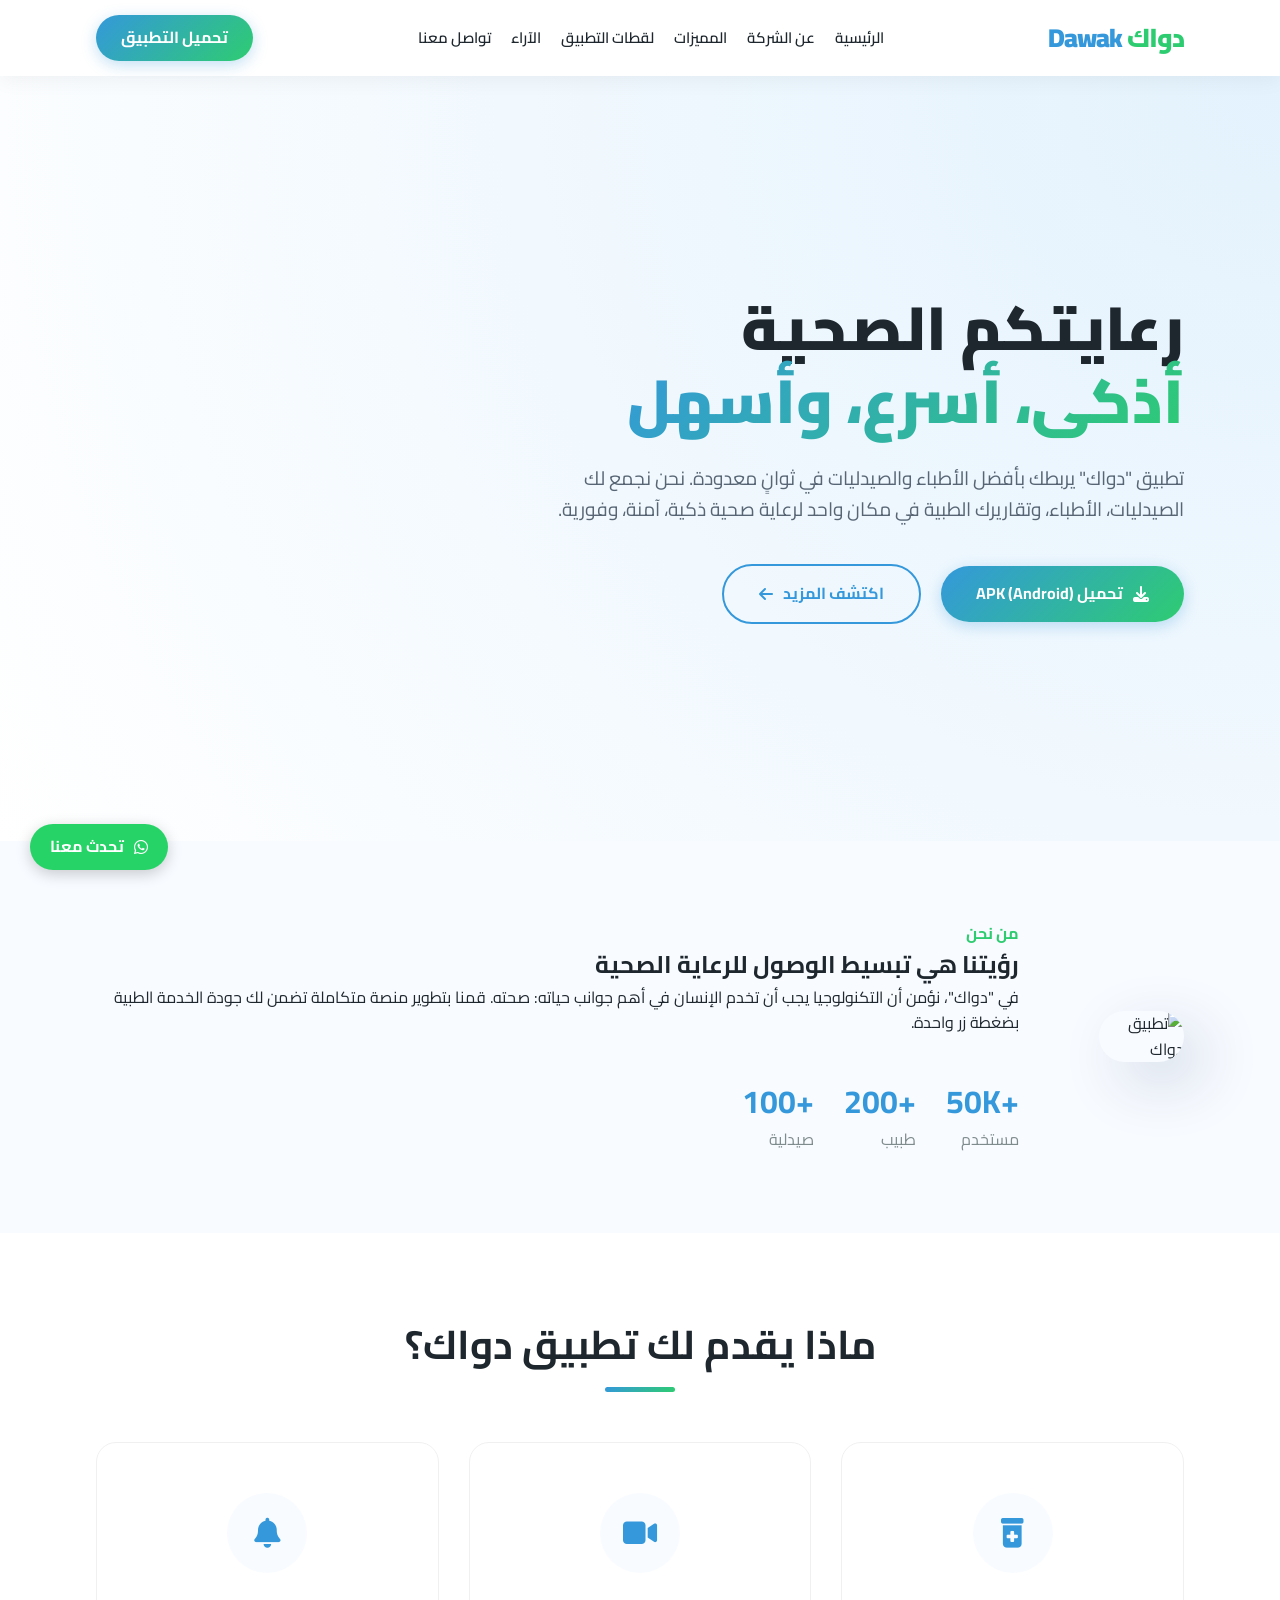
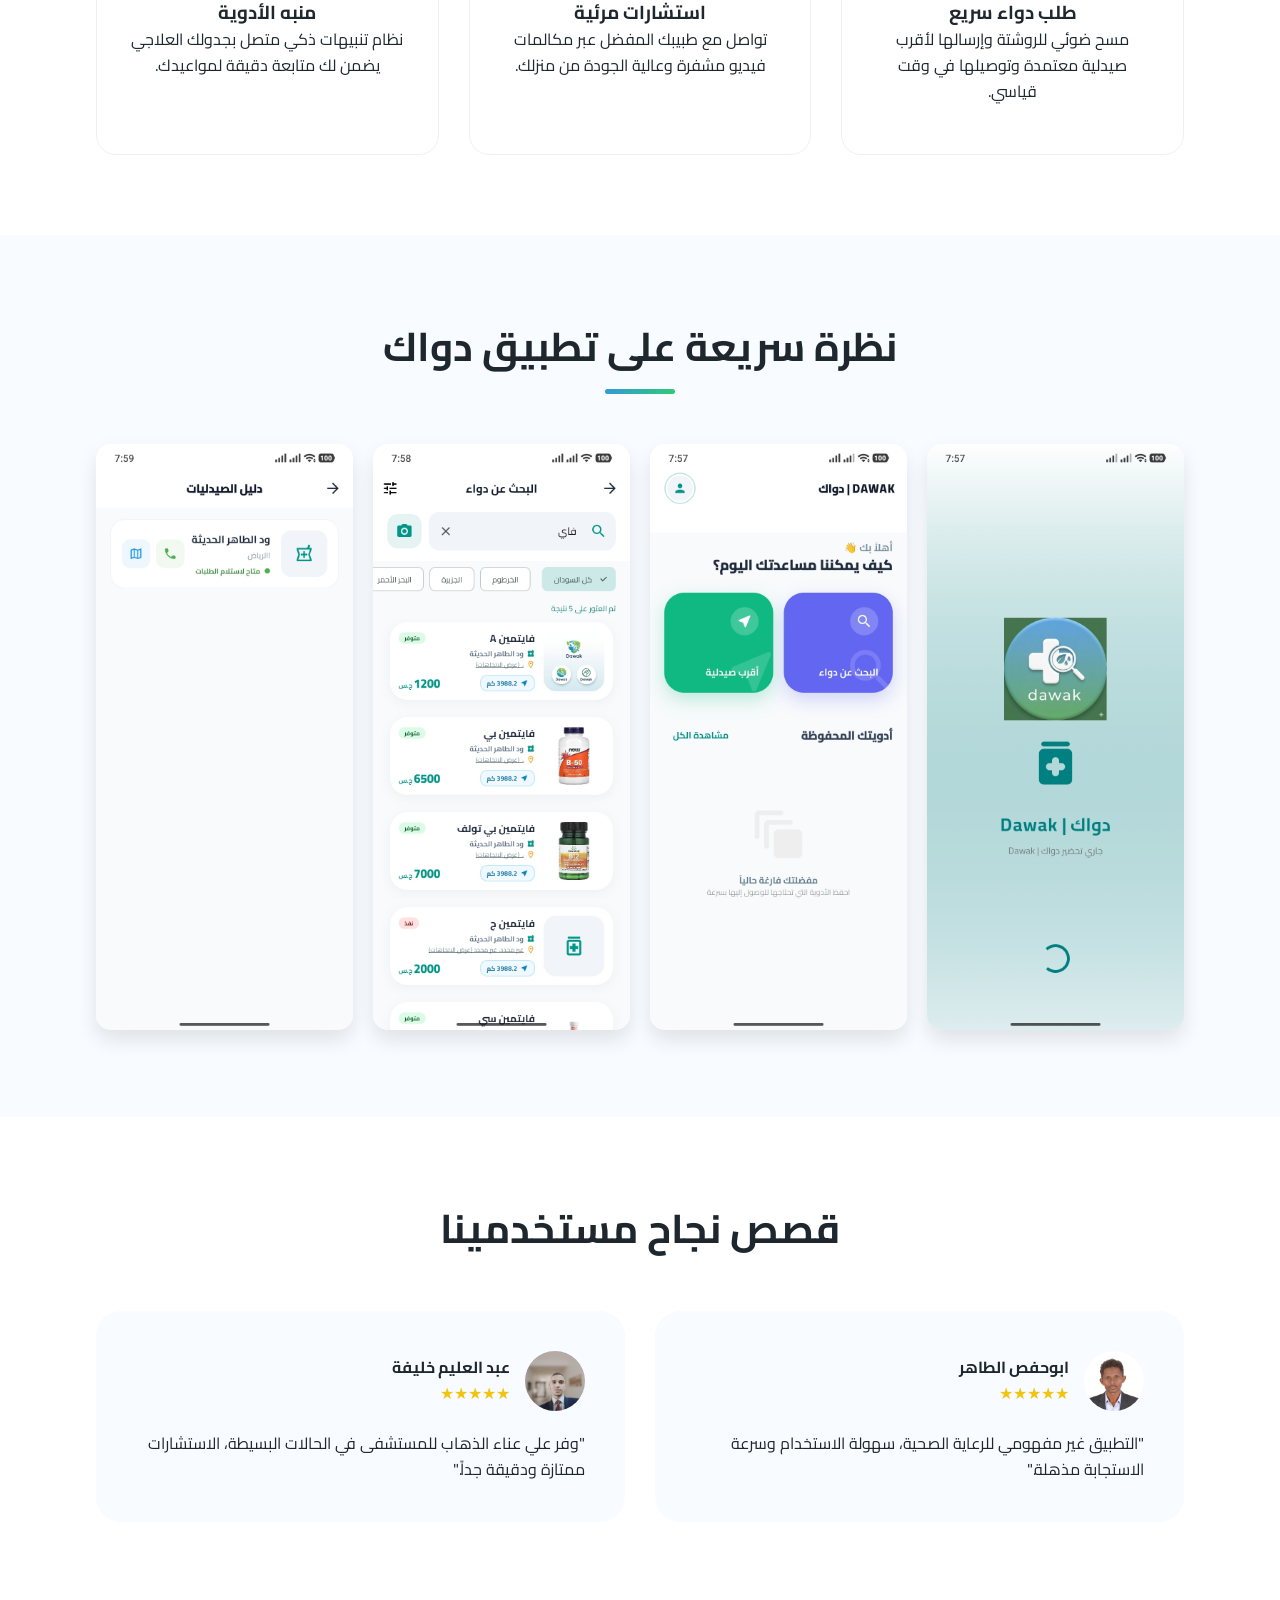
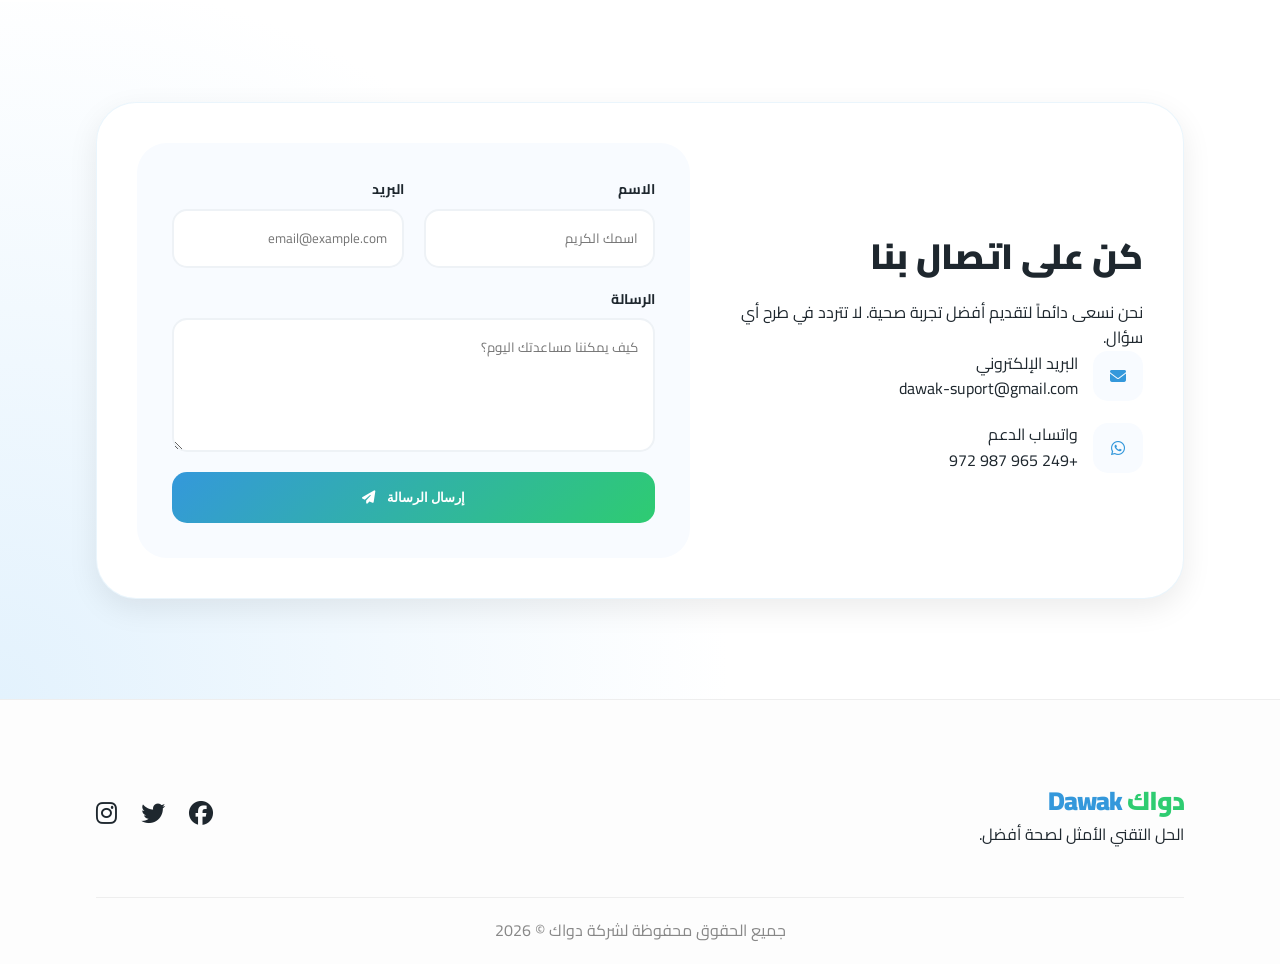
==== commit 29637816: "Update index.html تعديل الكود" ====
--- a/index.html
+++ b/index.html
@@ -36,11 +36,8 @@
             <div class="hero-content" data-aos="fade-up">
                 <h1>رعايتكم الصحية <br><span class="highlight">أذكى، أسرع، وأسهل</span></h1>
                 <p>تطبيق "دواك" يربطك بأفضل الأطباء والصيدليات في ثوانٍ معدودة. نحن نجمع لك الصيدليات، الأطباء، وتقاريرك الطبية في مكان واحد لرعاية صحية ذكية، آمنة، وفورية.</p>
-                
                 <div class="hero-btns" data-aos="fade-up" data-aos-delay="200">
-                    <a href="https://github.com/Dreemcoin/dawak/releases/download/v1.0.0/app-arm64-v8a-release.apk" 
-                       class="btn-primary" 
-                       download="Dawak-App-v1.0.0.apk">
+                    <a href="https://github.com/Dreemcoin/dawak/releases/download/v1.0.0/app-arm64-v8a-release.apk" class="btn-primary" download="Dawak-App-v1.0.0.apk">
                         <i class="fas fa-download"></i>
                         <span>تحميل APK (Android)</span>
                     </a>
@@ -144,58 +141,55 @@
         </div>
     </section>
 
-<section id="contact" class="contact">
-    <div class="container">
-        <div class="contact-wrapper" data-aos="fade-up">
-            <div class="contact-info">
-                <h2>كن على اتصال بنا</h2>
-                <p>نحن نسعى دائماً لتقديم أفضل تجربة صحية. لا تتردد في طرح أي سؤال.</p>
-                <div class="info-items">
-                    <a href="mailto:support@dawak.sd" class="info-item" style="text-decoration: none; color: inherit;">
-                        <i class="fas fa-envelope"></i>
-                        <div>
-                            <span>البريد الإلكتروني</span>
-                            <p>dawak-suport@gmail.com</p>
-                        </div>
-                    </a>
-                    <a href="https://wa.me/249965987972" target="_blank" class="info-item" style="text-decoration: none; color: inherit;">
-                        <i class="fab fa-whatsapp"></i>
-                        <div>
-                            <span>واتساب الدعم</span>
-                            <p>+249965987972</p>
-                        </div>
-                    </a>
-                </div>
-            </div>
-
-            <div class="contact-card">
-                <form action="https://formspree.io/f/mwvngkoj" method="POST" class="contact-form">
-                    <input type="hidden" name="_next" value="https://dreemcoin.github.io/dawak/thankyou.html">
-                    <input type="hidden" name="_subject" value="رسالة جديدة من موقع دواك!">
-                    
-                    <div class="form-row">
+    <section id="contact" class="contact">
+        <div class="container">
+            <div class="contact-wrapper" data-aos="fade-up">
+                <div class="contact-info">
+                    <h2>كن على اتصال بنا</h2>
+                    <p>نحن نسعى دائماً لتقديم أفضل تجربة صحية. لا تتردد في طرح أي سؤال.</p>
+                    <div class="info-items">
+                        <a href="mailto:dawak-suport@gmail.com" class="info-item" style="text-decoration: none; color: inherit;">
+                            <i class="fas fa-envelope"></i>
+                            <div>
+                                <span>البريد الإلكتروني</span>
+                                <p>dawak-suport@gmail.com</p>
+                            </div>
+                        </a>
+                        <a href="https://wa.me/249965987972" target="_blank" class="info-item" style="text-decoration: none; color: inherit;">
+                            <i class="fab fa-whatsapp"></i>
+                            <div>
+                                <span>واتساب الدعم</span>
+                                <p>+249 965 987 972</p>
+                            </div>
+                        </a>
+                    </div>
+                </div>
+
+                <div class="contact-card">
+                    <form action="https://formspree.io/f/mwvngkoj" method="POST" id="dawak-form" class="contact-form">
+                        <div class="form-row">
+                            <div class="input-group">
+                                <label>الاسم</label>
+                                <input type="text" name="name" placeholder="اسمك الكريم" required>
+                            </div>
+                            <div class="input-group">
+                                <label>البريد</label>
+                                <input type="email" name="email" placeholder="email@example.com" required>
+                            </div>
+                        </div>
                         <div class="input-group">
-                            <label>الاسم</label>
-                            <input type="text" name="name" placeholder="اسمك الكريم" required>
-                        </div>
-                        <div class="input-group">
-                            <label>البريد</label>
-                            <input type="email" name="email" placeholder="email@example.com" required>
-                        </div>
-                    </div>
-                    <div class="input-group">
-                        <label>الرسالة</label>
-                        <textarea name="message" placeholder="كيف يمكننا مساعدتك اليوم؟" rows="4" required></textarea>
-                    </div>
-                    <button type="submit" class="btn-submit-modern">
-                        <span>إرسال الرسالة</span>
-                        <i class="fas fa-paper-plane"></i>
-                    </button>
-                </form>
-            </div>
-        </div>
-    </div>
-</section>
+                            <label>الرسالة</label>
+                            <textarea name="message" placeholder="كيف يمكننا مساعدتك اليوم؟" rows="4" required></textarea>
+                        </div>
+                        <button type="submit" id="submit-btn" class="btn-submit-modern">
+                            <span>إرسال الرسالة</span>
+                            <i class="fas fa-paper-plane"></i>
+                        </button>
+                    </form>
+                </div>
+            </div>
+        </div>
+    </section>
 
     <footer>
         <div class="container">
@@ -224,7 +218,35 @@
     <script src="https://unpkg.com/aos@2.3.1/dist/aos.js"></script>
     <script>
         AOS.init({ duration: 1000, once: true });
+
+        // التحكم في النموذج والتحويل لصفحة الشكر
+        const dawakForm = document.getElementById('dawak-form');
+        const submitBtn = document.getElementById('submit-btn');
+
+        dawakForm.addEventListener('submit', function(e) {
+            e.preventDefault(); 
+            
+            const formData = new FormData(dawakForm);
+            const btnText = submitBtn.querySelector('span');
+            
+            submitBtn.disabled = true;
+            btnText.innerText = "جاري الإرسال...";
+
+            fetch(dawakForm.action, {
+                method: 'POST',
+                body: formData,
+                headers: { 'Accept': 'application/json' }
+            })
+            .then(response => {
+                // التحويل الإجباري لصفحة الشكر لتعمل على GitHub Pages
+                window.location.href = "thankyou.html";
+            })
+            .catch(error => {
+                alert("عذراً، حدث خطأ في الاتصال. حاول مرة أخرى.");
+                submitBtn.disabled = false;
+                btnText.innerText = "إرسال الرسالة";
+            });
+        });
     </script>
 </body>
 </html>
-
